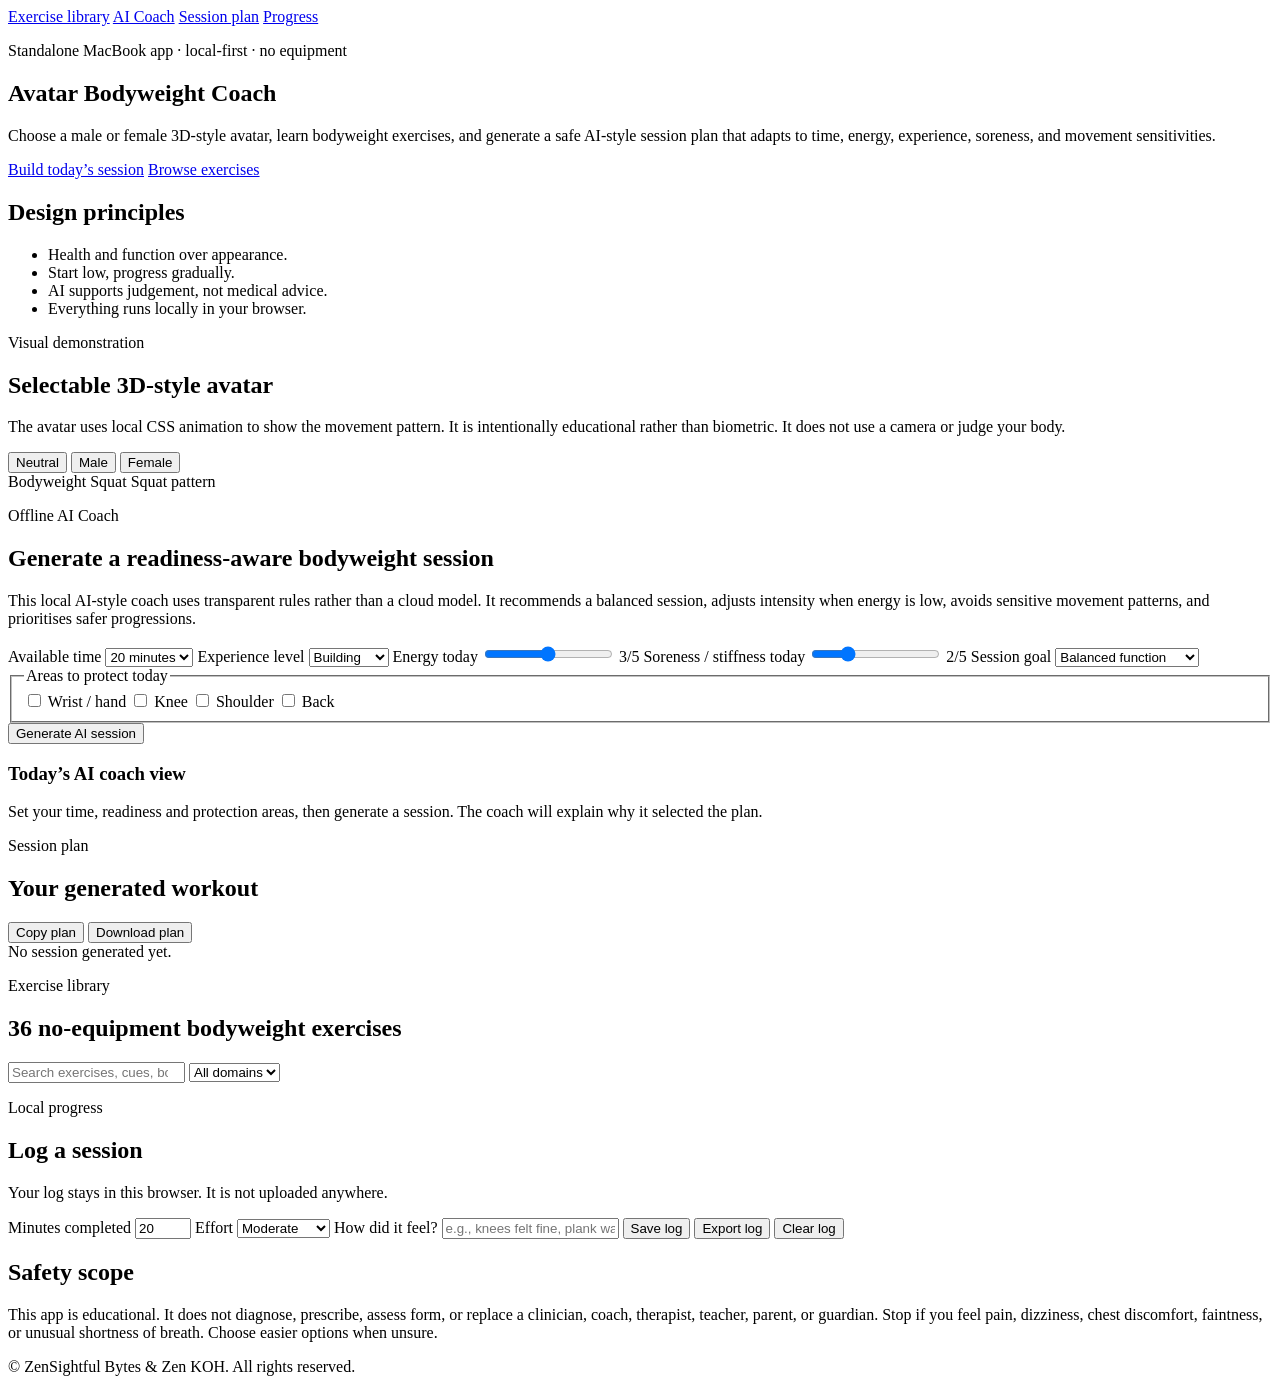
==== index.html @ 0e53cbe7 "Add standalone avatar coach app shell" ====
<!doctype html>
<html lang="en">
<head>
  <meta charset="utf-8" />
  <meta name="viewport" content="width=device-width, initial-scale=1" />
  <title>Avatar Bodyweight Coach</title>
  <link rel="stylesheet" href="styles.css" />
</head>
<body>
  <header class="hero">
    <nav class="topbar" aria-label="Primary navigation">
      <a href="#library">Exercise library</a>
      <a href="#aiCoach">AI Coach</a>
      <a href="#session">Session plan</a>
      <a href="#progress">Progress</a>
    </nav>
    <section class="hero-grid">
      <div>
        <p class="eyebrow">Standalone MacBook app · local-first · no equipment</p>
        <h1>Avatar Bodyweight Coach</h1>
        <p class="lede">Choose a male or female 3D-style avatar, learn bodyweight exercises, and generate a safe AI-style session plan that adapts to time, energy, experience, soreness, and movement sensitivities.</p>
        <div class="hero-actions">
          <a class="button primary" href="#aiCoach">Build today’s session</a>
          <a class="button secondary" href="#library">Browse exercises</a>
        </div>
      </div>
      <aside class="hero-card" aria-label="App principles">
        <h2>Design principles</h2>
        <ul>
          <li>Health and function over appearance.</li>
          <li>Start low, progress gradually.</li>
          <li>AI supports judgement, not medical advice.</li>
          <li>Everything runs locally in your browser.</li>
        </ul>
      </aside>
    </section>
  </header>

  <main>
    <section class="panel split" aria-labelledby="avatarTitle">
      <div>
        <p class="section-kicker">Visual demonstration</p>
        <h2 id="avatarTitle">Selectable 3D-style avatar</h2>
        <p>The avatar uses local CSS animation to show the movement pattern. It is intentionally educational rather than biometric. It does not use a camera or judge your body.</p>
        <div class="segmented" role="group" aria-label="Avatar selection">
          <button id="avatarNeutralBtn" class="seg active">Neutral</button>
          <button id="avatarMaleBtn" class="seg">Male</button>
          <button id="avatarFemaleBtn" class="seg">Female</button>
        </div>
        <div class="demo-meta">
          <span id="demoName">Bodyweight Squat</span>
          <span id="demoPattern">Squat pattern</span>
        </div>
      </div>

      <div class="stage-wrap">
        <div id="avatarStage" class="avatar-stage pattern-squat avatar-neutral" aria-label="Animated avatar demonstration">
          <div class="floor"></div>
          <div class="avatar">
            <span class="head"></span>
            <span class="torso"></span>
            <span class="arm arm-left"></span>
            <span class="arm arm-right"></span>
            <span class="forearm forearm-left"></span>
            <span class="forearm forearm-right"></span>
            <span class="leg leg-left"></span>
            <span class="leg leg-right"></span>
            <span class="shin shin-left"></span>
            <span class="shin shin-right"></span>
            <span class="foot foot-left"></span>
            <span class="foot foot-right"></span>
          </div>
          <div class="motion-ring"></div>
        </div>
      </div>
    </section>

    <section id="aiCoach" class="panel" aria-labelledby="aiCoachTitle">
      <p class="section-kicker">Offline AI Coach</p>
      <h2 id="aiCoachTitle">Generate a readiness-aware bodyweight session</h2>
      <p class="wide-copy">This local AI-style coach uses transparent rules rather than a cloud model. It recommends a balanced session, adjusts intensity when energy is low, avoids sensitive movement patterns, and prioritises safer progressions.</p>
      <div class="coach-grid">
        <form id="coachForm" class="coach-form">
          <label>Available time
            <select id="timeInput">
              <option value="10">10 minutes</option>
              <option value="15">15 minutes</option>
              <option value="20" selected>20 minutes</option>
              <option value="30">30 minutes</option>
              <option value="40">40 minutes</option>
            </select>
          </label>
          <label>Experience level
            <select id="experienceInput">
              <option value="starter">Starter</option>
              <option value="building" selected>Building</option>
              <option value="confident">Confident</option>
            </select>
          </label>
          <label>Energy today
            <input id="energyInput" type="range" min="1" max="5" value="3" />
            <span class="range-readout"><span id="energyReadout">3</span>/5</span>
          </label>
          <label>Soreness / stiffness today
            <input id="sorenessInput" type="range" min="1" max="5" value="2" />
            <span class="range-readout"><span id="sorenessReadout">2</span>/5</span>
          </label>
          <label>Session goal
            <select id="goalInput">
              <option value="balanced" selected>Balanced function</option>
              <option value="strength">Strength foundation</option>
              <option value="core">Core control</option>
              <option value="mobility">Mobility and balance</option>
              <option value="cardio">Gentle conditioning</option>
            </select>
          </label>
          <fieldset>
            <legend>Areas to protect today</legend>
            <label class="check"><input type="checkbox" value="wrist" name="protect" /> Wrist / hand</label>
            <label class="check"><input type="checkbox" value="knee" name="protect" /> Knee</label>
            <label class="check"><input type="checkbox" value="shoulder" name="protect" /> Shoulder</label>
            <label class="check"><input type="checkbox" value="back" name="protect" /> Back</label>
          </fieldset>
          <button class="button primary" type="submit">Generate AI session</button>
        </form>

        <div id="coachOutput" class="coach-output" aria-live="polite">
          <h3>Today’s AI coach view</h3>
          <p>Set your time, readiness and protection areas, then generate a session. The coach will explain why it selected the plan.</p>
        </div>
      </div>
    </section>

    <section id="session" class="panel" aria-labelledby="sessionTitle">
      <div class="section-row">
        <div>
          <p class="section-kicker">Session plan</p>
          <h2 id="sessionTitle">Your generated workout</h2>
        </div>
        <div class="button-row">
          <button id="copyPlanBtn" class="button secondary">Copy plan</button>
          <button id="downloadPlanBtn" class="button secondary">Download plan</button>
        </div>
      </div>
      <div id="sessionPlan" class="session-plan empty">No session generated yet.</div>
    </section>

    <section id="library" class="panel" aria-labelledby="libraryTitle">
      <div class="section-row">
        <div>
          <p class="section-kicker">Exercise library</p>
          <h2 id="libraryTitle">36 no-equipment bodyweight exercises</h2>
        </div>
        <div class="filters">
          <input id="searchInput" type="search" placeholder="Search exercises, cues, body parts…" />
          <select id="domainFilter">
            <option value="all">All domains</option>
          </select>
        </div>
      </div>
      <div id="exerciseGrid" class="exercise-grid"></div>
    </section>

    <section id="progress" class="panel" aria-labelledby="progressTitle">
      <div class="section-row">
        <div>
          <p class="section-kicker">Local progress</p>
          <h2 id="progressTitle">Log a session</h2>
          <p>Your log stays in this browser. It is not uploaded anywhere.</p>
        </div>
      </div>
      <form id="logForm" class="log-form">
        <label>Minutes completed <input id="logMinutes" type="number" min="1" max="180" value="20" /></label>
        <label>Effort <select id="logEffort"><option>Easy</option><option selected>Moderate</option><option>Challenging</option></select></label>
        <label>How did it feel? <input id="logNote" type="text" placeholder="e.g., knees felt fine, plank was hard" /></label>
        <button class="button primary" type="submit">Save log</button>
        <button id="exportLogBtn" class="button secondary" type="button">Export log</button>
        <button id="clearLogBtn" class="button danger" type="button">Clear log</button>
      </form>
      <div id="progressSummary" class="progress-summary"></div>
    </section>

    <section class="panel safety" aria-labelledby="safetyTitle">
      <h2 id="safetyTitle">Safety scope</h2>
      <p>This app is educational. It does not diagnose, prescribe, assess form, or replace a clinician, coach, therapist, teacher, parent, or guardian. Stop if you feel pain, dizziness, chest discomfort, faintness, or unusual shortness of breath. Choose easier options when unsure.</p>
    </section>
  </main>

  <footer>
    <p>© ZenSightful Bytes &amp; Zen KOH. All rights reserved.</p>
  </footer>

  <script src="app.js"></script>
</body>
</html>
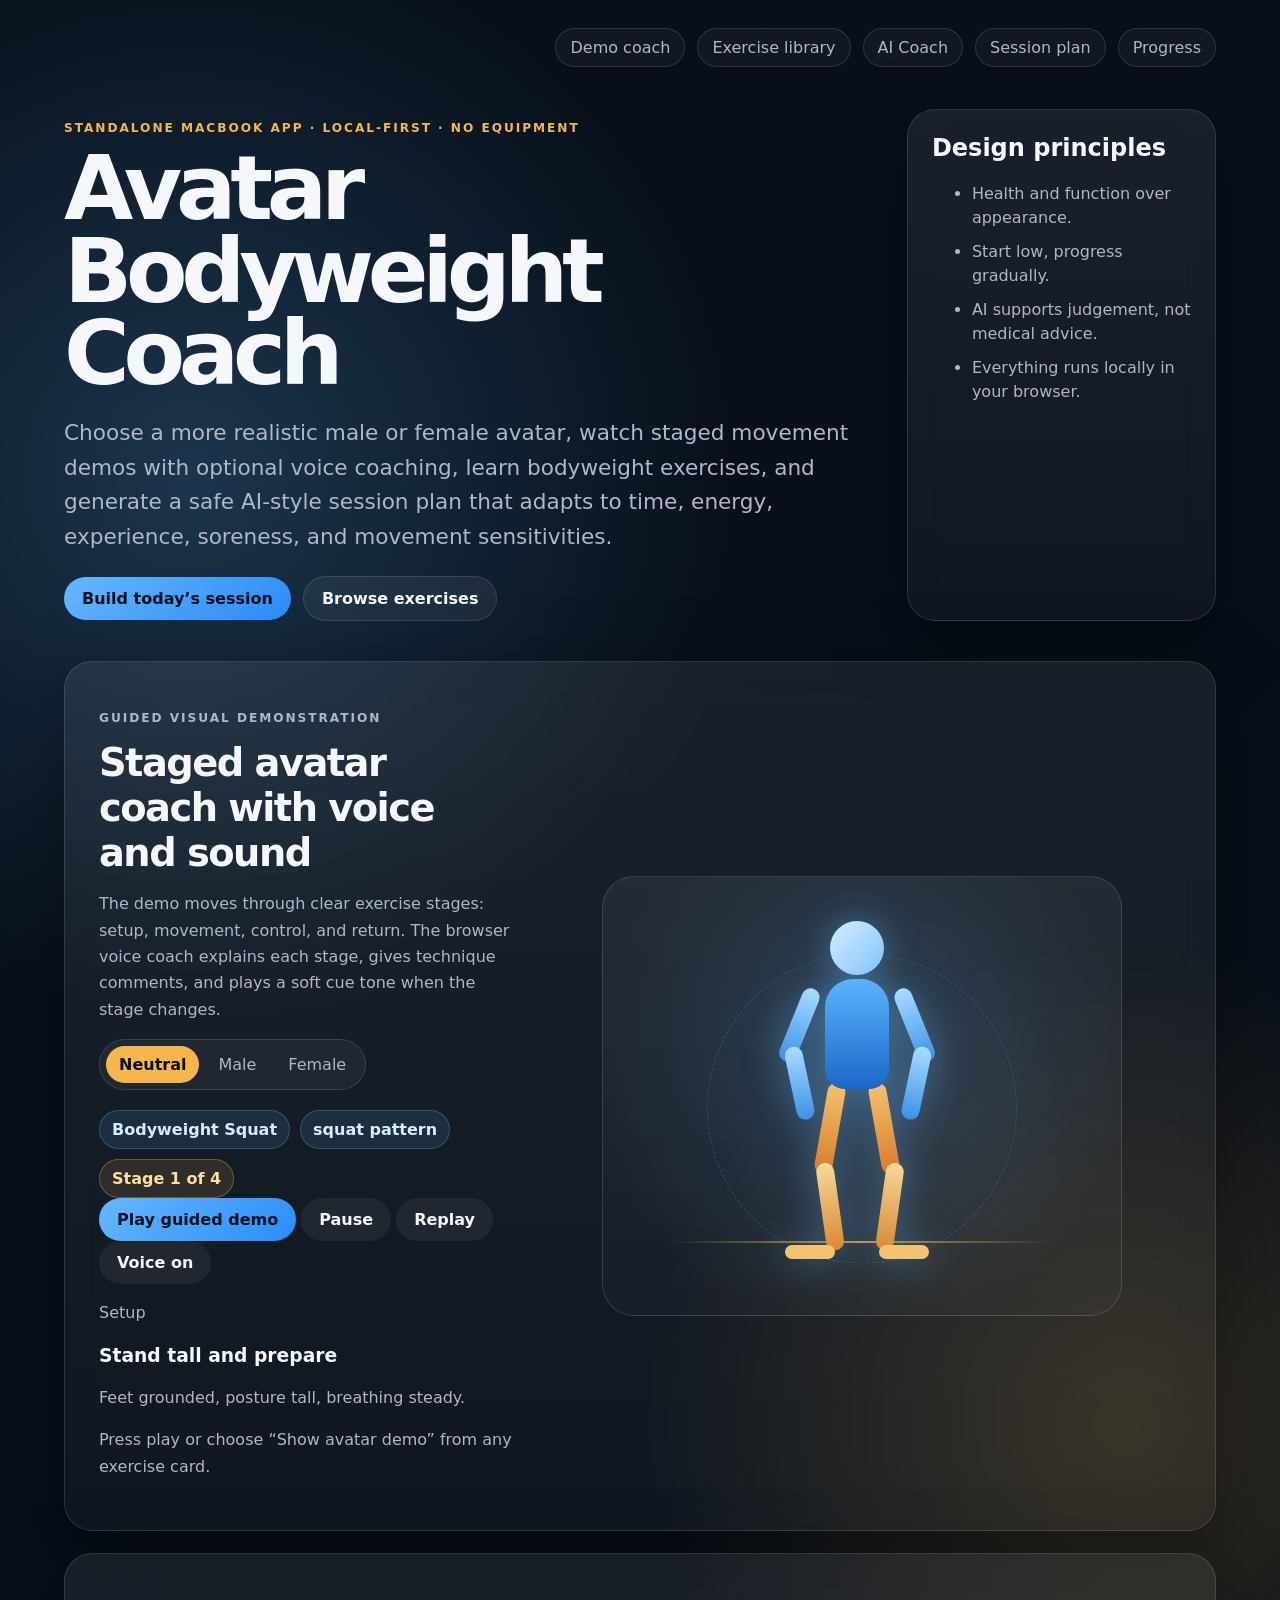
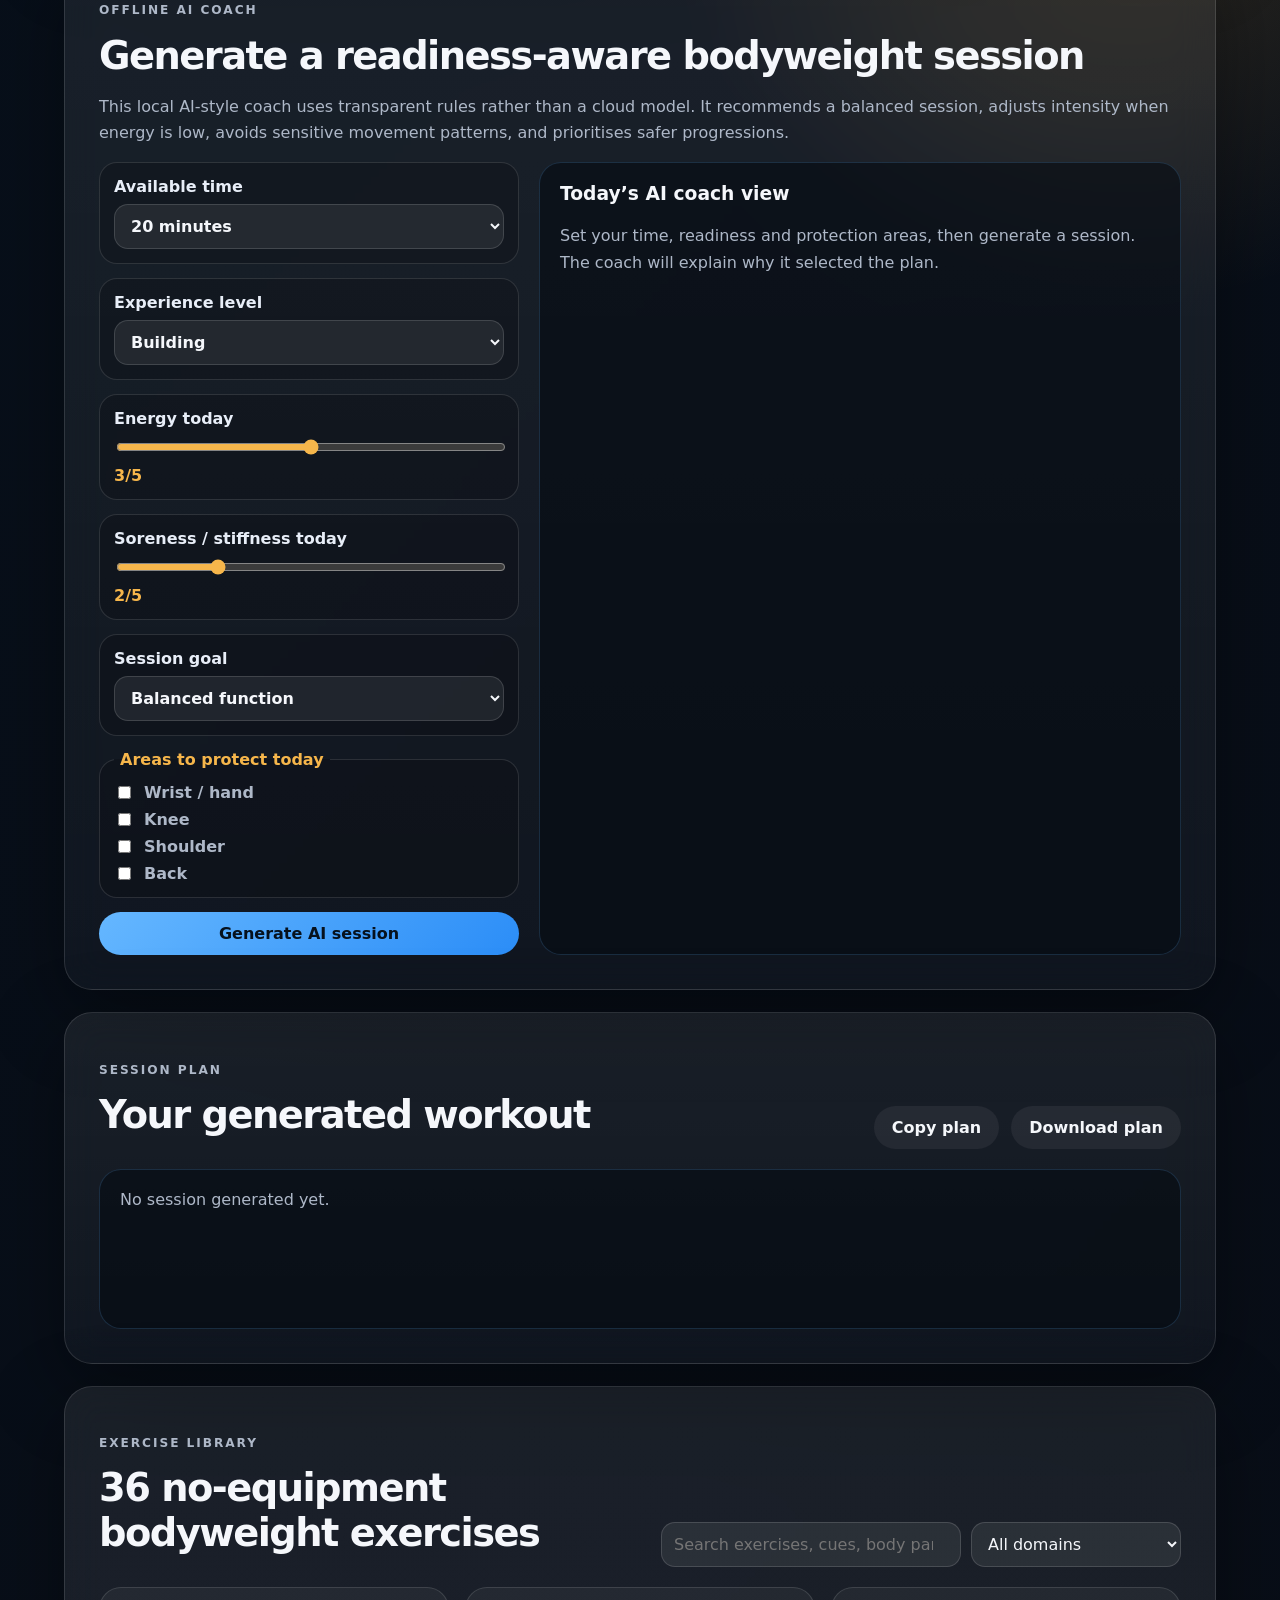
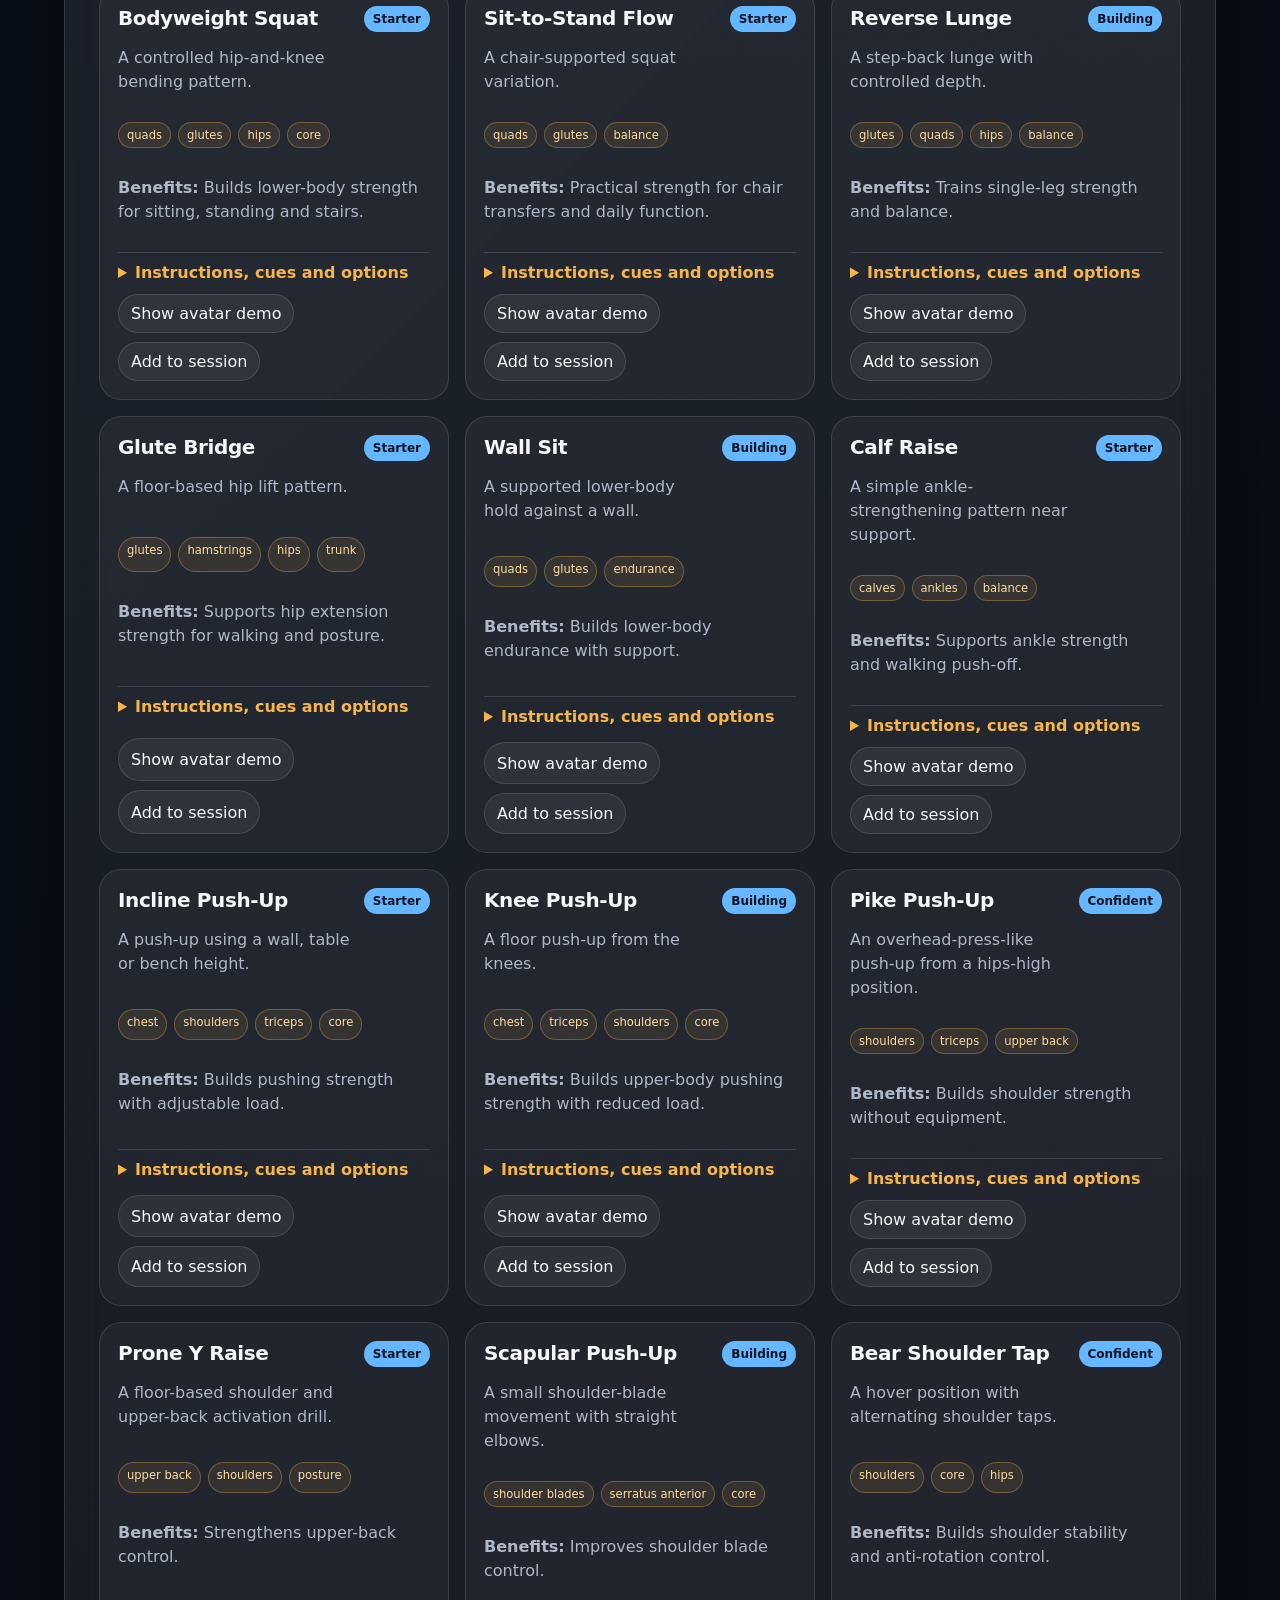
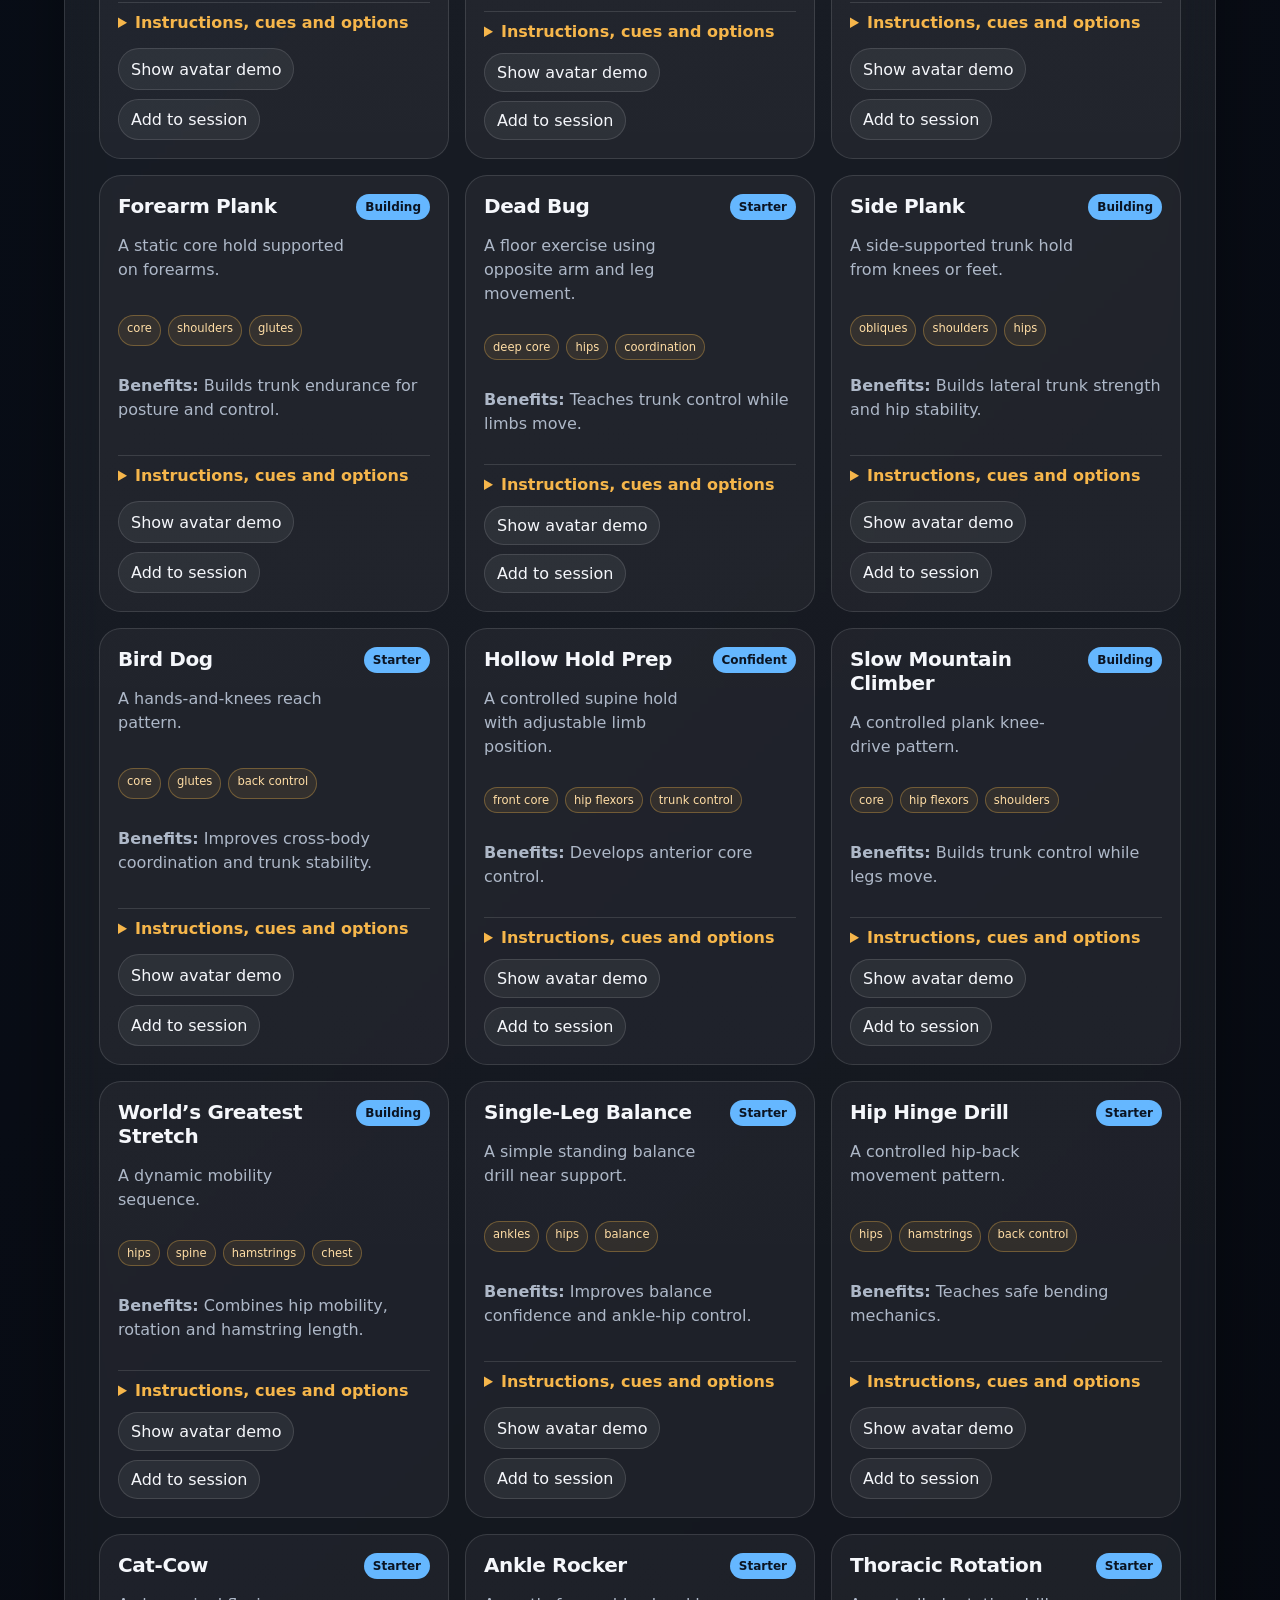
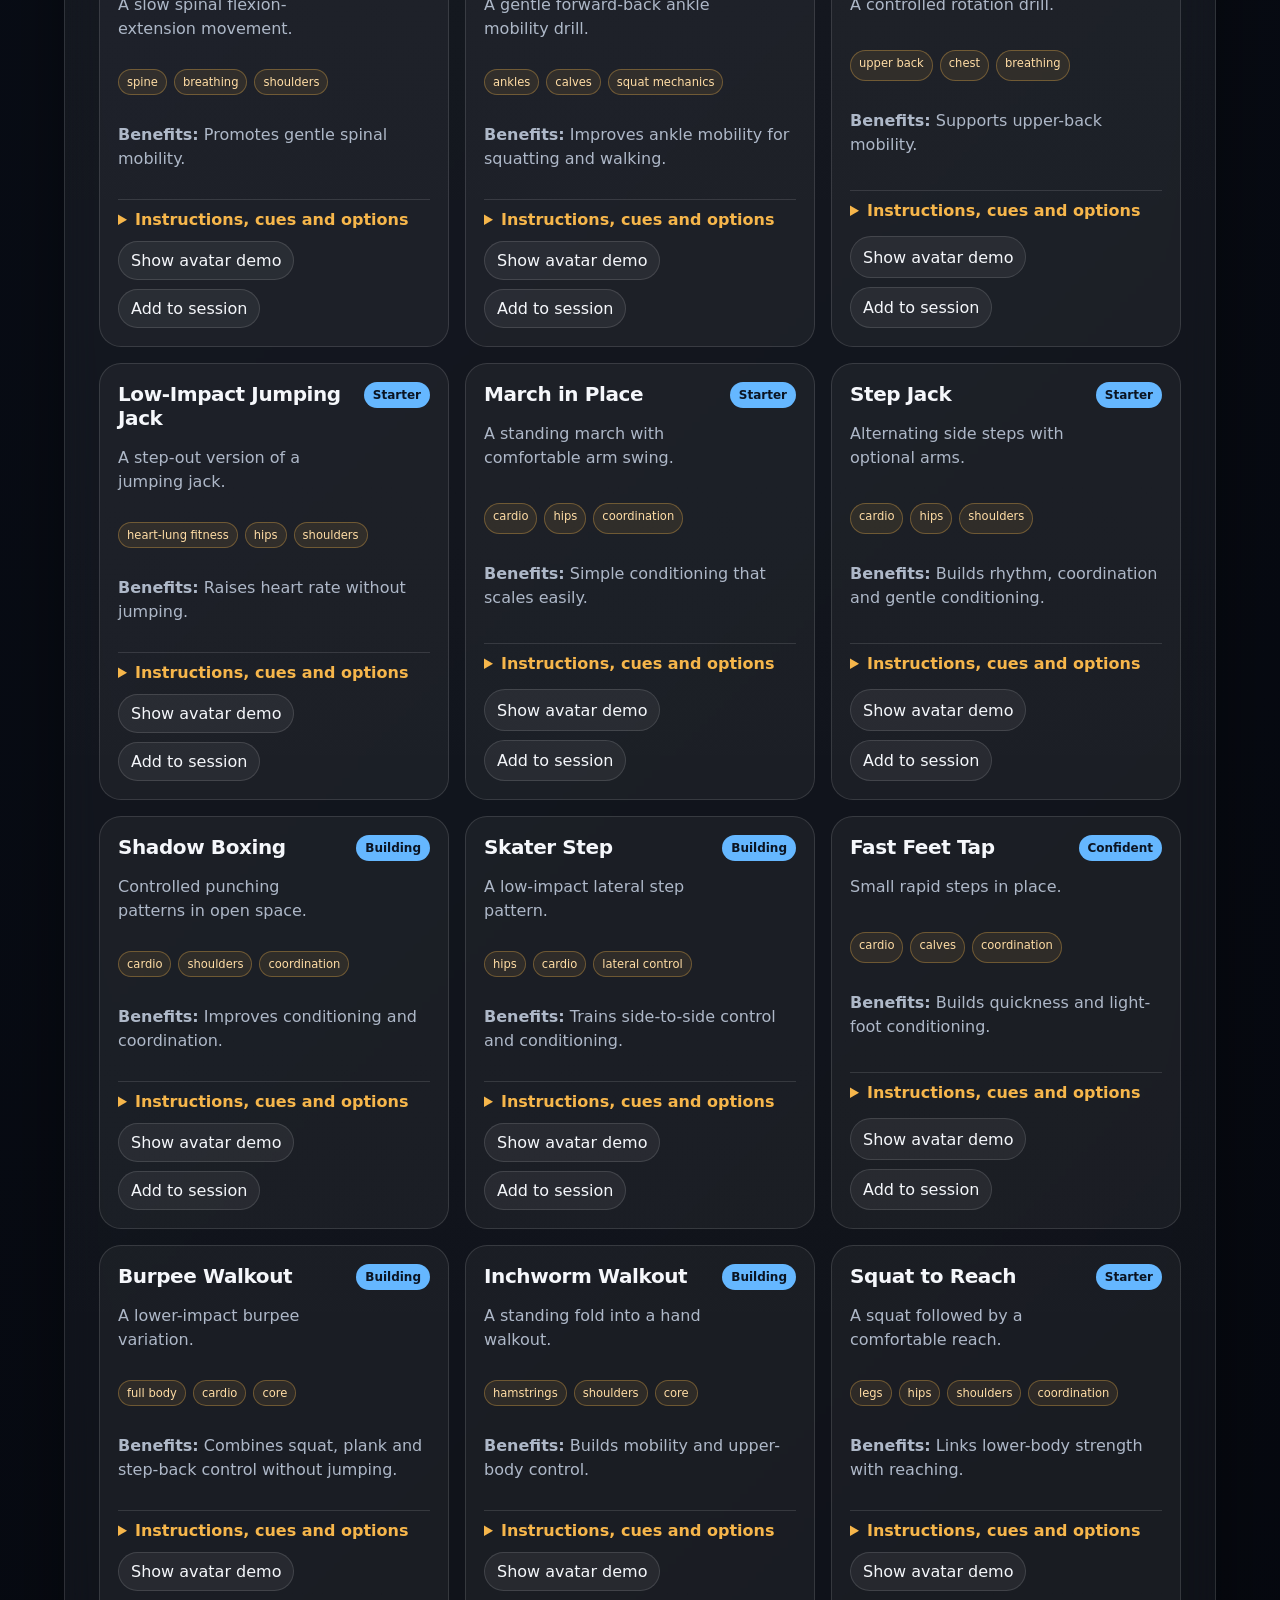
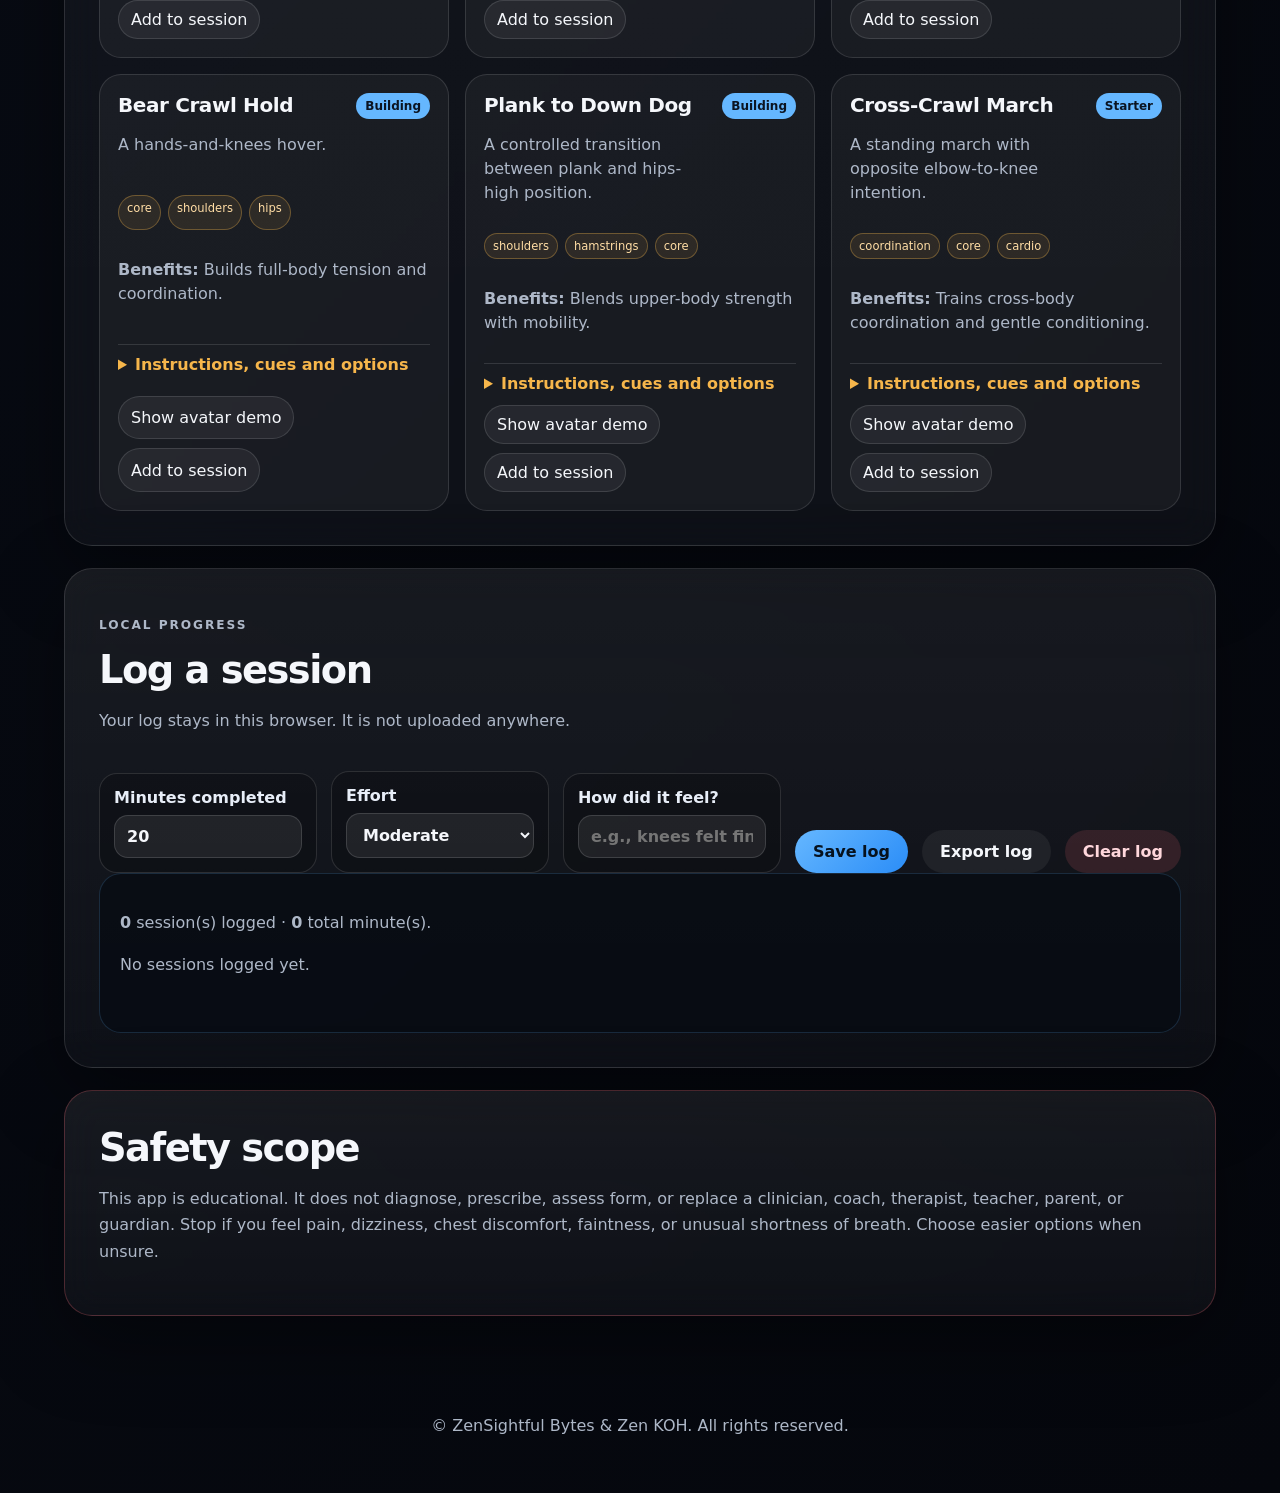
==== commit 3a7ea44c: "Upgrade avatar demo interface with staged voice coach" ====
--- a/index.html
+++ b/index.html
@@ -5,10 +5,12 @@
   <meta name="viewport" content="width=device-width, initial-scale=1" />
   <title>Avatar Bodyweight Coach</title>
   <link rel="stylesheet" href="styles.css" />
+  <link rel="stylesheet" href="demo-upgrade.css" />
 </head>
 <body>
   <header class="hero">
     <nav class="topbar" aria-label="Primary navigation">
+      <a href="#demoCoach">Demo coach</a>
       <a href="#library">Exercise library</a>
       <a href="#aiCoach">AI Coach</a>
       <a href="#session">Session plan</a>
@@ -18,7 +20,7 @@
       <div>
         <p class="eyebrow">Standalone MacBook app · local-first · no equipment</p>
         <h1>Avatar Bodyweight Coach</h1>
-        <p class="lede">Choose a male or female 3D-style avatar, learn bodyweight exercises, and generate a safe AI-style session plan that adapts to time, energy, experience, soreness, and movement sensitivities.</p>
+        <p class="lede">Choose a more realistic male or female avatar, watch staged movement demos with optional voice coaching, learn bodyweight exercises, and generate a safe AI-style session plan that adapts to time, energy, experience, soreness, and movement sensitivities.</p>
         <div class="hero-actions">
           <a class="button primary" href="#aiCoach">Build today’s session</a>
           <a class="button secondary" href="#library">Browse exercises</a>
@@ -37,11 +39,11 @@
   </header>
 
   <main>
-    <section class="panel split" aria-labelledby="avatarTitle">
+    <section id="demoCoach" class="panel split demo-panel" aria-labelledby="avatarTitle">
       <div>
-        <p class="section-kicker">Visual demonstration</p>
-        <h2 id="avatarTitle">Selectable 3D-style avatar</h2>
-        <p>The avatar uses local CSS animation to show the movement pattern. It is intentionally educational rather than biometric. It does not use a camera or judge your body.</p>
+        <p class="section-kicker">Guided visual demonstration</p>
+        <h2 id="avatarTitle">Staged avatar coach with voice and sound</h2>
+        <p>The demo moves through clear exercise stages: setup, movement, control, and return. The browser voice coach explains each stage, gives technique comments, and plays a soft cue tone when the stage changes.</p>
         <div class="segmented" role="group" aria-label="Avatar selection">
           <button id="avatarNeutralBtn" class="seg active">Neutral</button>
           <button id="avatarMaleBtn" class="seg">Male</button>
@@ -50,25 +52,39 @@
         <div class="demo-meta">
           <span id="demoName">Bodyweight Squat</span>
           <span id="demoPattern">Squat pattern</span>
+          <span id="demoStageBadge">Stage 1 of 4</span>
         </div>
+        <div class="demo-controls" aria-label="Demo controls">
+          <button id="playDemoBtn" class="button primary" type="button">Play guided demo</button>
+          <button id="pauseDemoBtn" class="button secondary" type="button">Pause</button>
+          <button id="replayDemoBtn" class="button secondary" type="button">Replay</button>
+          <button id="voiceToggleBtn" class="button secondary" type="button" aria-pressed="true">Voice on</button>
+        </div>
+        <div class="stage-card" aria-live="polite">
+          <p class="stage-label" id="stageLabel">Setup</p>
+          <h3 id="stageTitle">Stand tall and prepare</h3>
+          <p id="stageCue">Feet grounded, posture tall, breathing steady.</p>
+          <p id="stageComment">Press play or choose “Show avatar demo” from any exercise card.</p>
+        </div>
+        <ol id="stageTimeline" class="stage-timeline" aria-label="Exercise stage timeline"></ol>
       </div>
 
       <div class="stage-wrap">
-        <div id="avatarStage" class="avatar-stage pattern-squat avatar-neutral" aria-label="Animated avatar demonstration">
+        <div id="avatarStage" class="avatar-stage pattern-squat avatar-neutral stage-0" aria-label="Animated avatar demonstration">
+          <div class="stage-grid"></div>
           <div class="floor"></div>
-          <div class="avatar">
-            <span class="head"></span>
-            <span class="torso"></span>
-            <span class="arm arm-left"></span>
-            <span class="arm arm-right"></span>
-            <span class="forearm forearm-left"></span>
-            <span class="forearm forearm-right"></span>
-            <span class="leg leg-left"></span>
-            <span class="leg leg-right"></span>
-            <span class="shin shin-left"></span>
-            <span class="shin shin-right"></span>
-            <span class="foot foot-left"></span>
-            <span class="foot foot-right"></span>
+          <div class="avatar" aria-hidden="true">
+            <span class="avatar-shadow"></span>
+            <span class="leg leg-left"></span><span class="leg leg-right"></span>
+            <span class="shin shin-left"></span><span class="shin shin-right"></span>
+            <span class="foot foot-left"></span><span class="foot foot-right"></span>
+            <span class="hip"></span>
+            <span class="torso"><span class="torso-highlight"></span></span>
+            <span class="neck"></span>
+            <span class="head"><span class="hair"></span><span class="eyes"></span><span class="nose"></span><span class="mouth"></span></span>
+            <span class="arm arm-left"></span><span class="arm arm-right"></span>
+            <span class="forearm forearm-left"></span><span class="forearm forearm-right"></span>
+            <span class="hand hand-left"></span><span class="hand hand-right"></span>
           </div>
           <div class="motion-ring"></div>
         </div>
@@ -81,115 +97,39 @@
       <p class="wide-copy">This local AI-style coach uses transparent rules rather than a cloud model. It recommends a balanced session, adjusts intensity when energy is low, avoids sensitive movement patterns, and prioritises safer progressions.</p>
       <div class="coach-grid">
         <form id="coachForm" class="coach-form">
-          <label>Available time
-            <select id="timeInput">
-              <option value="10">10 minutes</option>
-              <option value="15">15 minutes</option>
-              <option value="20" selected>20 minutes</option>
-              <option value="30">30 minutes</option>
-              <option value="40">40 minutes</option>
-            </select>
-          </label>
-          <label>Experience level
-            <select id="experienceInput">
-              <option value="starter">Starter</option>
-              <option value="building" selected>Building</option>
-              <option value="confident">Confident</option>
-            </select>
-          </label>
-          <label>Energy today
-            <input id="energyInput" type="range" min="1" max="5" value="3" />
-            <span class="range-readout"><span id="energyReadout">3</span>/5</span>
-          </label>
-          <label>Soreness / stiffness today
-            <input id="sorenessInput" type="range" min="1" max="5" value="2" />
-            <span class="range-readout"><span id="sorenessReadout">2</span>/5</span>
-          </label>
-          <label>Session goal
-            <select id="goalInput">
-              <option value="balanced" selected>Balanced function</option>
-              <option value="strength">Strength foundation</option>
-              <option value="core">Core control</option>
-              <option value="mobility">Mobility and balance</option>
-              <option value="cardio">Gentle conditioning</option>
-            </select>
-          </label>
-          <fieldset>
-            <legend>Areas to protect today</legend>
-            <label class="check"><input type="checkbox" value="wrist" name="protect" /> Wrist / hand</label>
-            <label class="check"><input type="checkbox" value="knee" name="protect" /> Knee</label>
-            <label class="check"><input type="checkbox" value="shoulder" name="protect" /> Shoulder</label>
-            <label class="check"><input type="checkbox" value="back" name="protect" /> Back</label>
-          </fieldset>
+          <label>Available time<select id="timeInput"><option value="10">10 minutes</option><option value="15">15 minutes</option><option value="20" selected>20 minutes</option><option value="30">30 minutes</option><option value="40">40 minutes</option></select></label>
+          <label>Experience level<select id="experienceInput"><option value="starter">Starter</option><option value="building" selected>Building</option><option value="confident">Confident</option></select></label>
+          <label>Energy today<input id="energyInput" type="range" min="1" max="5" value="3" /><span class="range-readout"><span id="energyReadout">3</span>/5</span></label>
+          <label>Soreness / stiffness today<input id="sorenessInput" type="range" min="1" max="5" value="2" /><span class="range-readout"><span id="sorenessReadout">2</span>/5</span></label>
+          <label>Session goal<select id="goalInput"><option value="balanced" selected>Balanced function</option><option value="strength">Strength foundation</option><option value="core">Core control</option><option value="mobility">Mobility and balance</option><option value="cardio">Gentle conditioning</option></select></label>
+          <fieldset><legend>Areas to protect today</legend><label class="check"><input type="checkbox" value="wrist" name="protect" /> Wrist / hand</label><label class="check"><input type="checkbox" value="knee" name="protect" /> Knee</label><label class="check"><input type="checkbox" value="shoulder" name="protect" /> Shoulder</label><label class="check"><input type="checkbox" value="back" name="protect" /> Back</label></fieldset>
           <button class="button primary" type="submit">Generate AI session</button>
         </form>
-
-        <div id="coachOutput" class="coach-output" aria-live="polite">
-          <h3>Today’s AI coach view</h3>
-          <p>Set your time, readiness and protection areas, then generate a session. The coach will explain why it selected the plan.</p>
-        </div>
+        <div id="coachOutput" class="coach-output" aria-live="polite"><h3>Today’s AI coach view</h3><p>Set your time, readiness and protection areas, then generate a session. The coach will explain why it selected the plan.</p></div>
       </div>
     </section>
 
     <section id="session" class="panel" aria-labelledby="sessionTitle">
-      <div class="section-row">
-        <div>
-          <p class="section-kicker">Session plan</p>
-          <h2 id="sessionTitle">Your generated workout</h2>
-        </div>
-        <div class="button-row">
-          <button id="copyPlanBtn" class="button secondary">Copy plan</button>
-          <button id="downloadPlanBtn" class="button secondary">Download plan</button>
-        </div>
-      </div>
+      <div class="section-row"><div><p class="section-kicker">Session plan</p><h2 id="sessionTitle">Your generated workout</h2></div><div class="button-row"><button id="copyPlanBtn" class="button secondary">Copy plan</button><button id="downloadPlanBtn" class="button secondary">Download plan</button></div></div>
       <div id="sessionPlan" class="session-plan empty">No session generated yet.</div>
     </section>
 
     <section id="library" class="panel" aria-labelledby="libraryTitle">
-      <div class="section-row">
-        <div>
-          <p class="section-kicker">Exercise library</p>
-          <h2 id="libraryTitle">36 no-equipment bodyweight exercises</h2>
-        </div>
-        <div class="filters">
-          <input id="searchInput" type="search" placeholder="Search exercises, cues, body parts…" />
-          <select id="domainFilter">
-            <option value="all">All domains</option>
-          </select>
-        </div>
-      </div>
+      <div class="section-row"><div><p class="section-kicker">Exercise library</p><h2 id="libraryTitle">36 no-equipment bodyweight exercises</h2></div><div class="filters"><input id="searchInput" type="search" placeholder="Search exercises, cues, body parts…" /><select id="domainFilter"><option value="all">All domains</option></select></div></div>
       <div id="exerciseGrid" class="exercise-grid"></div>
     </section>
 
     <section id="progress" class="panel" aria-labelledby="progressTitle">
-      <div class="section-row">
-        <div>
-          <p class="section-kicker">Local progress</p>
-          <h2 id="progressTitle">Log a session</h2>
-          <p>Your log stays in this browser. It is not uploaded anywhere.</p>
-        </div>
-      </div>
-      <form id="logForm" class="log-form">
-        <label>Minutes completed <input id="logMinutes" type="number" min="1" max="180" value="20" /></label>
-        <label>Effort <select id="logEffort"><option>Easy</option><option selected>Moderate</option><option>Challenging</option></select></label>
-        <label>How did it feel? <input id="logNote" type="text" placeholder="e.g., knees felt fine, plank was hard" /></label>
-        <button class="button primary" type="submit">Save log</button>
-        <button id="exportLogBtn" class="button secondary" type="button">Export log</button>
-        <button id="clearLogBtn" class="button danger" type="button">Clear log</button>
-      </form>
+      <div class="section-row"><div><p class="section-kicker">Local progress</p><h2 id="progressTitle">Log a session</h2><p>Your log stays in this browser. It is not uploaded anywhere.</p></div></div>
+      <form id="logForm" class="log-form"><label>Minutes completed <input id="logMinutes" type="number" min="1" max="180" value="20" /></label><label>Effort <select id="logEffort"><option>Easy</option><option selected>Moderate</option><option>Challenging</option></select></label><label>How did it feel? <input id="logNote" type="text" placeholder="e.g., knees felt fine, plank was hard" /></label><button class="button primary" type="submit">Save log</button><button id="exportLogBtn" class="button secondary" type="button">Export log</button><button id="clearLogBtn" class="button danger" type="button">Clear log</button></form>
       <div id="progressSummary" class="progress-summary"></div>
     </section>
 
-    <section class="panel safety" aria-labelledby="safetyTitle">
-      <h2 id="safetyTitle">Safety scope</h2>
-      <p>This app is educational. It does not diagnose, prescribe, assess form, or replace a clinician, coach, therapist, teacher, parent, or guardian. Stop if you feel pain, dizziness, chest discomfort, faintness, or unusual shortness of breath. Choose easier options when unsure.</p>
-    </section>
+    <section class="panel safety" aria-labelledby="safetyTitle"><h2 id="safetyTitle">Safety scope</h2><p>This app is educational. It does not diagnose, prescribe, assess form, or replace a clinician, coach, therapist, teacher, parent, or guardian. Stop if you feel pain, dizziness, chest discomfort, faintness, or unusual shortness of breath. Choose easier options when unsure.</p></section>
   </main>
 
-  <footer>
-    <p>© ZenSightful Bytes &amp; Zen KOH. All rights reserved.</p>
-  </footer>
-
+  <footer><p>© ZenSightful Bytes &amp; Zen KOH. All rights reserved.</p></footer>
   <script src="app.js"></script>
+  <script src="demo-upgrade.js"></script>
 </body>
 </html>
--- a/styles.css
+++ b/styles.css
@@ -0,0 +1 @@
+:root{--bg:#080d16;--panel:rgba(18,26,42,.82);--text:#f5f7fb;--muted:#aeb8c8;--line:rgba(255,255,255,.12);--blue:#65b7ff;--blue2:#2b8df7;--amber:#f6b64b;--danger:#ff6b7a;--radius:28px;--shadow:0 24px 80px rgba(0,0,0,.38)}*{box-sizing:border-box}html{scroll-behavior:smooth}body{margin:0;min-height:100vh;font-family:Inter,ui-sans-serif,system-ui,-apple-system,BlinkMacSystemFont,"Segoe UI",sans-serif;color:var(--text);background:radial-gradient(circle at 15% 5%,rgba(101,183,255,.22),transparent 34rem),radial-gradient(circle at 88% 15%,rgba(246,182,75,.18),transparent 30rem),linear-gradient(135deg,#07101b 0%,#090d16 55%,#05070d 100%)}a{color:inherit}button,input,select{font:inherit}.hero{padding:28px clamp(18px,5vw,72px) 40px}.topbar{display:flex;gap:12px;flex-wrap:wrap;justify-content:flex-end;margin-bottom:42px}.topbar a{text-decoration:none;color:var(--muted);border:1px solid var(--line);border-radius:999px;padding:9px 14px;background:rgba(255,255,255,.04)}.topbar a:hover{color:var(--text);border-color:rgba(101,183,255,.45)}.hero-grid{display:grid;grid-template-columns:minmax(0,1.45fr) minmax(280px,.55fr);gap:28px;align-items:stretch}.eyebrow,.section-kicker{color:var(--amber);text-transform:uppercase;letter-spacing:.16em;font-weight:800;font-size:.76rem}h1{margin:0;font-size:clamp(2.6rem,7vw,6.2rem);line-height:.92;letter-spacing:-.07em}.lede{color:var(--muted);font-size:clamp(1.05rem,2vw,1.35rem);line-height:1.6;max-width:980px}.hero-actions,.button-row{display:flex;flex-wrap:wrap;gap:12px;align-items:center}.button,button.button{border:0;cursor:pointer;border-radius:999px;padding:12px 18px;font-weight:800;text-decoration:none;transition:transform .16s ease}.button:hover,button:hover{transform:translateY(-1px)}.primary{background:linear-gradient(135deg,var(--blue),var(--blue2));color:#06111d}.secondary{background:rgba(255,255,255,.06);color:var(--text);border:1px solid var(--line)}.danger{background:rgba(255,107,122,.14);color:#ffd7dc;border:1px solid rgba(255,107,122,.35)}.hero-card,.panel{background:linear-gradient(180deg,rgba(255,255,255,.075),rgba(255,255,255,.035));border:1px solid var(--line);border-radius:var(--radius);box-shadow:var(--shadow);backdrop-filter:blur(18px)}.hero-card{padding:24px}.hero-card h2{margin-top:0}.hero-card li{margin:10px 0;color:var(--muted);line-height:1.5}main{padding:0 clamp(18px,5vw,72px) 64px;display:grid;gap:22px}.panel{padding:clamp(20px,4vw,34px)}.panel h2{margin:0 0 12px;font-size:clamp(1.8rem,3vw,3.1rem);letter-spacing:-.04em}.panel p{color:var(--muted);line-height:1.65}.wide-copy{max-width:1100px}.split{display:grid;grid-template-columns:minmax(280px,.65fr) minmax(320px,1fr);gap:28px;align-items:center}.section-row{display:flex;justify-content:space-between;gap:18px;align-items:end;margin-bottom:20px}.segmented{display:inline-flex;gap:6px;padding:6px;border:1px solid var(--line);border-radius:999px;background:rgba(255,255,255,.05)}.seg{border:0;border-radius:999px;padding:9px 13px;color:var(--muted);background:transparent;cursor:pointer}.seg.active{color:#07101b;background:var(--amber);font-weight:900}.demo-meta{display:flex;flex-wrap:wrap;gap:10px;margin-top:20px}.demo-meta span{padding:9px 12px;border-radius:999px;background:rgba(101,183,255,.12);border:1px solid rgba(101,183,255,.28);color:#d7ecff;font-weight:800}.demo-meta span:last-child{background:rgba(246,182,75,.12);border-color:rgba(246,182,75,.32);color:#ffdf9b}.stage-wrap{min-height:440px;display:grid;place-items:center}.avatar-stage{position:relative;width:min(100%,520px);height:440px;border-radius:32px;background:radial-gradient(circle at 50% 42%,rgba(101,183,255,.19),transparent 17rem),linear-gradient(180deg,rgba(255,255,255,.06),rgba(255,255,255,.025));border:1px solid rgba(255,255,255,.13);overflow:hidden}.floor{position:absolute;bottom:72px;left:13%;right:13%;height:2px;background:linear-gradient(90deg,transparent,rgba(246,182,75,.75),transparent)}.motion-ring{position:absolute;width:310px;height:310px;border:1px dashed rgba(101,183,255,.24);border-radius:999px;left:50%;top:50%;translate:-50% -46%;animation:rotate 10s linear infinite}.avatar{position:absolute;left:50%;top:50%;width:10px;height:10px;translate:-50% -50%;filter:drop-shadow(0 0 18px rgba(101,183,255,.45))}.avatar span{position:absolute;display:block;transform-origin:center top}.head{width:54px;height:54px;border-radius:50%;background:linear-gradient(135deg,#d8ecff,#7fc4ff);left:-27px;top:-170px}.torso{width:64px;height:110px;border-radius:28px 28px 20px 20px;background:linear-gradient(180deg,#5bb4ff,#1b67c9);left:-32px;top:-112px}.arm,.forearm,.leg,.shin{width:18px;border-radius:999px;background:linear-gradient(180deg,#a9dcff,#3c91e8)}.arm-left{height:78px;left:-52px;top:-102px;rotate:22deg}.arm-right{height:78px;left:34px;top:-102px;rotate:-22deg}.forearm-left{height:74px;left:-74px;top:-44px;rotate:-12deg}.forearm-right{height:74px;left:58px;top:-44px;rotate:12deg}.leg-left{height:92px;left:-28px;top:-8px;rotate:10deg;background:linear-gradient(180deg,#f4c36d,#d87b2c)}.leg-right{height:92px;left:10px;top:-8px;rotate:-10deg;background:linear-gradient(180deg,#f4c36d,#d87b2c)}.shin-left{height:88px;left:-42px;top:72px;rotate:-8deg;background:linear-gradient(180deg,#f7d798,#d98a31)}.shin-right{height:88px;left:30px;top:72px;rotate:8deg;background:linear-gradient(180deg,#f7d798,#d98a31)}.foot{width:50px;height:14px;border-radius:999px;background:#f4c36d;top:154px}.foot-left{left:-72px}.foot-right{left:22px}.avatar-male .torso{width:72px;left:-36px}.avatar-female .torso{width:58px;left:-29px;background:linear-gradient(180deg,#8bc7ff,#2b72d9)}.pattern-squat .avatar{animation:squat 2.2s ease-in-out infinite}.pattern-lunge .avatar{animation:lunge 2.4s ease-in-out infinite}.pattern-bridge .avatar{animation:bridge 2.4s ease-in-out infinite}.pattern-push .avatar{animation:push 2.2s ease-in-out infinite}.pattern-plank .avatar{animation:plank 2.4s ease-in-out infinite}.pattern-deadbug .avatar{animation:deadbug 2.4s ease-in-out infinite}.pattern-balance .avatar{animation:balance 2.8s ease-in-out infinite}.pattern-cardio .avatar{animation:cardio 1.2s ease-in-out infinite}.pattern-stretch .avatar{animation:stretch 3s ease-in-out infinite}.pattern-inchworm .avatar{animation:inchworm 3.4s ease-in-out infinite}.pattern-burpee .avatar{animation:burpee 2.8s ease-in-out infinite}.pattern-calf .avatar{animation:calf 1.6s ease-in-out infinite}.pattern-row .avatar{animation:row 2.1s ease-in-out infinite}@keyframes rotate{to{rotate:360deg}}@keyframes squat{0%,100%{transform:translateY(0) scaleX(1)}50%{transform:translateY(42px) scaleX(1.05)}}@keyframes lunge{0%,100%{transform:translateX(-26px) rotate(-2deg)}50%{transform:translateX(30px) translateY(34px) rotate(3deg)}}@keyframes bridge{0%,100%{transform:rotate(78deg) translateY(20px)}50%{transform:rotate(78deg) translateY(-28px)}}@keyframes push{0%,100%{transform:rotate(82deg) translateY(0)}50%{transform:rotate(82deg) translateY(32px)}}@keyframes plank{0%,100%{transform:rotate(86deg) translateY(0)}50%{transform:rotate(86deg) translateY(8px)}}@keyframes deadbug{0%,100%{transform:rotate(-70deg) translateY(0)}50%{transform:rotate(-70deg) translateY(20px)}}@keyframes balance{0%,100%{transform:translateX(-5px) rotate(-3deg)}50%{transform:translateX(5px) rotate(3deg)}}@keyframes cardio{0%,100%{transform:translateY(0)}50%{transform:translateY(-24px)}}@keyframes stretch{0%,100%{transform:translateX(-20px) rotate(-8deg)}50%{transform:translateX(22px) rotate(8deg)}}@keyframes inchworm{0%,100%{transform:translateX(-45px) rotate(8deg)}50%{transform:translateX(45px) rotate(82deg)}}@keyframes burpee{0%,100%{transform:translateY(0)}35%{transform:translateY(40px) rotate(80deg)}70%{transform:translateY(-18px)}}@keyframes calf{0%,100%{transform:translateY(0)}50%{transform:translateY(-18px)}}@keyframes row{0%,100%{transform:rotate(40deg) translateY(10px)}50%{transform:rotate(40deg) translateY(-18px)}}.coach-grid{display:grid;grid-template-columns:minmax(280px,420px) minmax(0,1fr);gap:20px}.coach-form,.log-form{display:grid;gap:14px}.coach-form label,.coach-form fieldset,.log-form label{display:grid;gap:8px;background:rgba(0,0,0,.18);border:1px solid var(--line);padding:14px;border-radius:18px;color:#e8eef8;font-weight:750}input,select{width:100%;color:var(--text);background:rgba(255,255,255,.075);border:1px solid rgba(255,255,255,.14);border-radius:14px;padding:11px 12px}input[type=range]{padding:0;accent-color:var(--amber)}.range-readout{color:var(--amber);font-weight:900}fieldset{margin:0}legend{padding:0 6px;color:var(--amber)}.check{display:flex!important;grid-template-columns:auto 1fr;align-items:center;gap:10px!important;padding:0!important;background:transparent!important;border:0!important;font-weight:650!important;color:var(--muted)!important}.check input{width:auto}.coach-output,.session-plan,.progress-summary{min-height:160px;background:rgba(5,10,18,.55);border:1px solid rgba(101,183,255,.18);border-radius:22px;padding:20px}.coach-output h3{margin-top:0}.score{display:inline-grid;place-items:center;width:90px;height:90px;border-radius:50%;border:2px solid var(--amber);color:var(--amber);font-size:1.8rem;font-weight:950;box-shadow:0 0 32px rgba(246,182,75,.18)}.plan-list{display:grid;gap:12px}.plan-item{display:grid;gap:6px;border:1px solid var(--line);background:rgba(255,255,255,.045);border-radius:18px;padding:14px}.plan-item small{color:var(--muted);line-height:1.45}.empty{color:var(--muted)}.filters{display:flex;gap:10px;flex-wrap:wrap;min-width:min(100%,520px)}.filters input{flex:1 1 260px}.filters select{flex:0 1 210px}.exercise-grid{display:grid;grid-template-columns:repeat(auto-fill,minmax(280px,1fr));gap:16px}.exercise-card{border:1px solid var(--line);border-radius:22px;background:rgba(255,255,255,.045);padding:18px;display:grid;gap:12px}.exercise-card h3{margin:0;font-size:1.25rem;letter-spacing:-.02em}.card-top{display:flex;justify-content:space-between;gap:12px;align-items:start}.badge{color:#0b1422;background:var(--blue);border-radius:999px;padding:6px 9px;font-size:.75rem;font-weight:900;white-space:nowrap}.tags{display:flex;flex-wrap:wrap;gap:7px}.tag{font-size:.72rem;color:#ffdda5;border:1px solid rgba(246,182,75,.32);border-radius:999px;padding:5px 8px;background:rgba(246,182,75,.09)}.exercise-card p,.exercise-card li{color:var(--muted);line-height:1.5}.exercise-card details{border-top:1px solid var(--line);padding-top:10px}.exercise-card summary{cursor:pointer;color:var(--amber);font-weight:850}.card-actions{display:flex;gap:9px;flex-wrap:wrap}.card-actions button{border-radius:999px;padding:9px 12px;border:1px solid var(--line);color:var(--text);background:rgba(255,255,255,.06);cursor:pointer}.log-form{grid-template-columns:repeat(3,minmax(170px,1fr)) auto auto auto;align-items:end}.progress-table{width:100%;border-collapse:collapse;margin-top:12px}.progress-table th,.progress-table td{text-align:left;padding:10px;border-bottom:1px solid var(--line);color:var(--muted)}.progress-table th{color:var(--text)}.safety{border-color:rgba(255,107,122,.25)}footer{padding:20px clamp(18px,5vw,72px) 42px;color:var(--muted);text-align:center}@media(max-width:920px){.hero-grid,.split,.coach-grid{grid-template-columns:1fr}.section-row{display:grid;align-items:start}.log-form{grid-template-columns:1fr}.stage-wrap{min-height:360px}.avatar-stage{height:360px}}
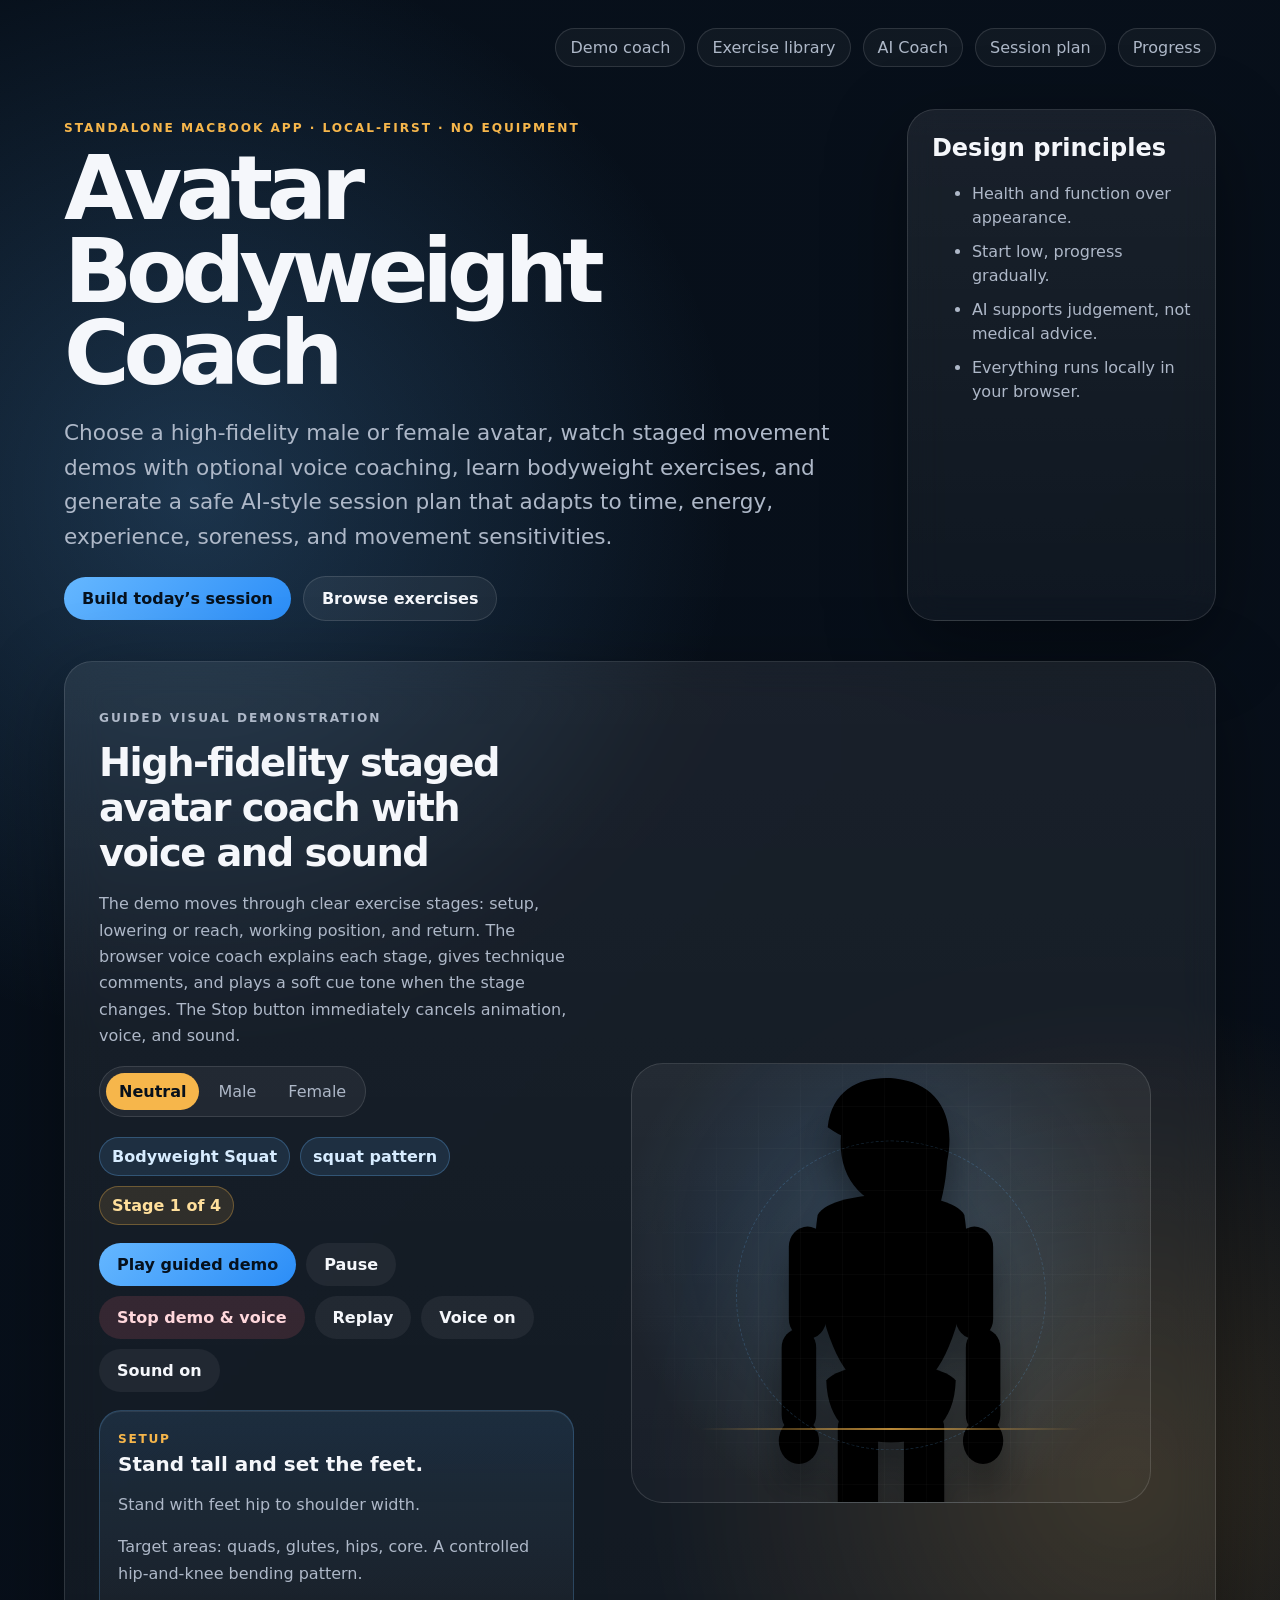
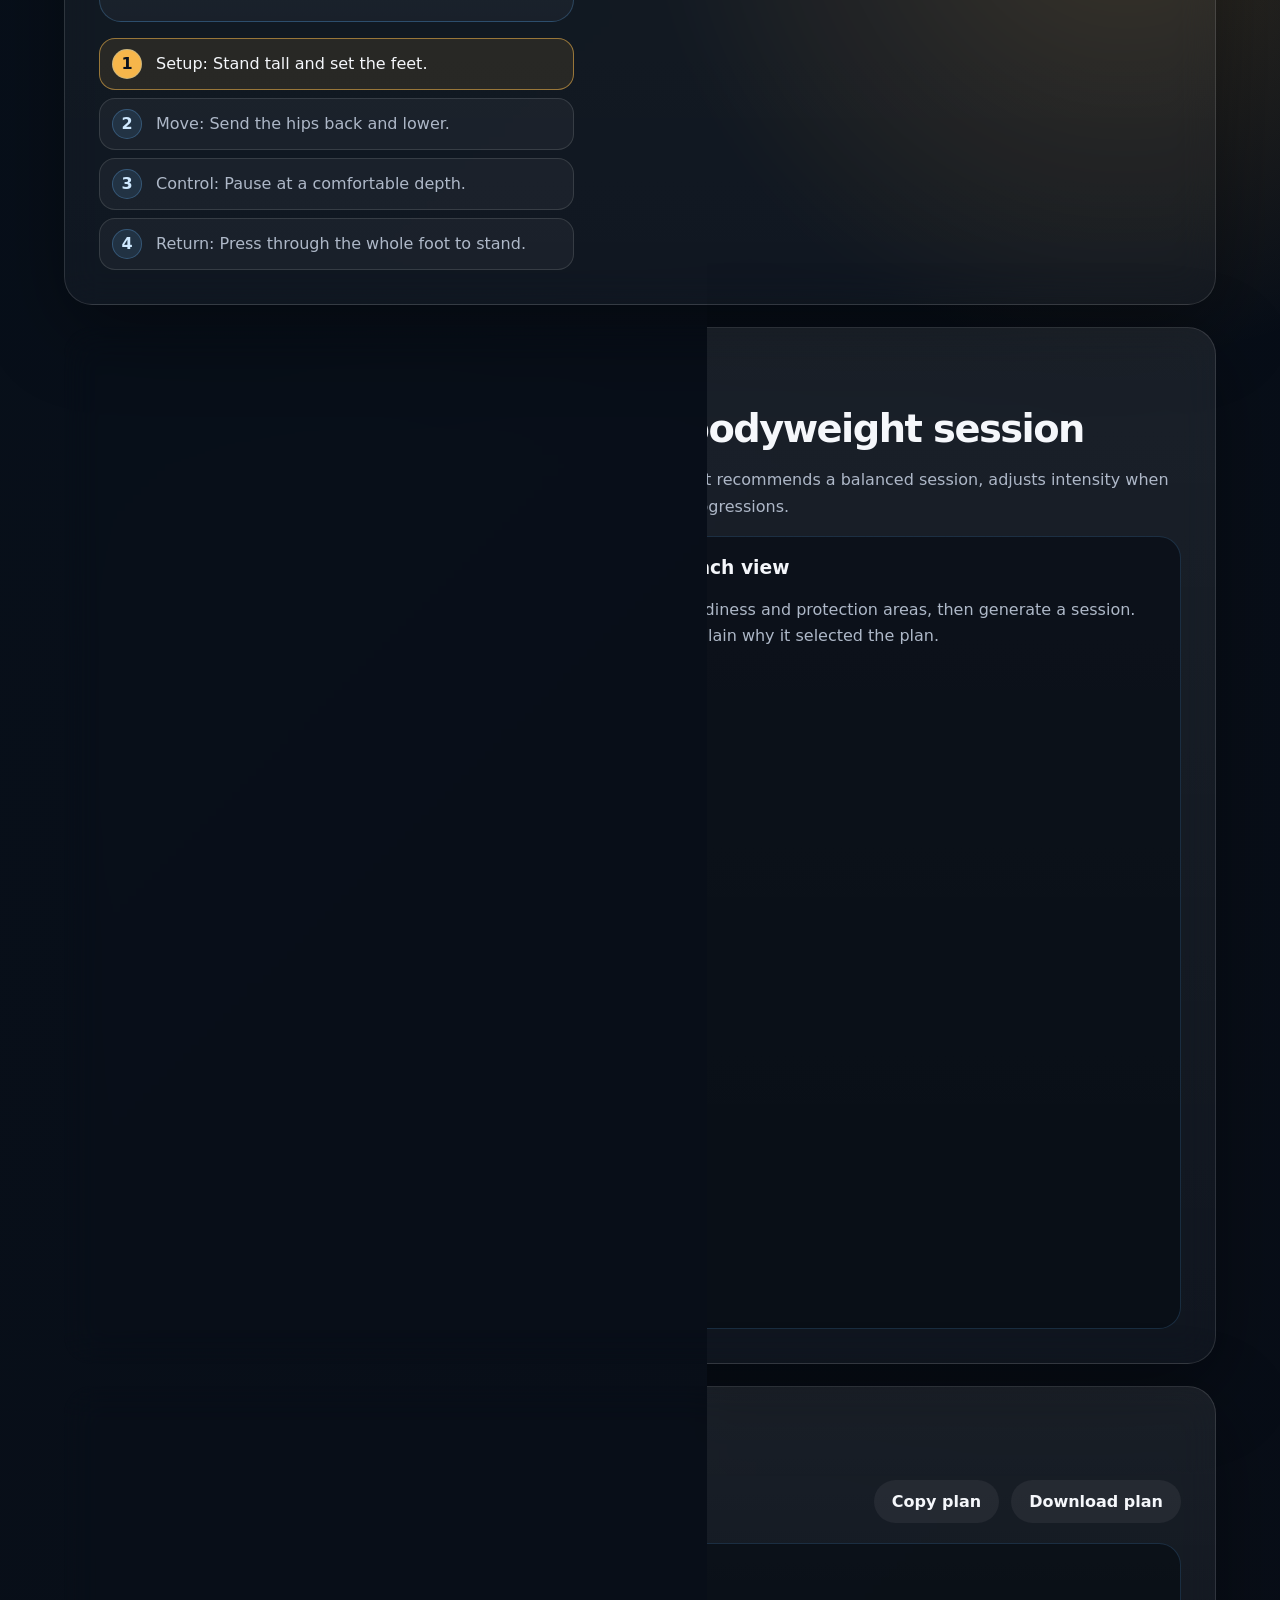
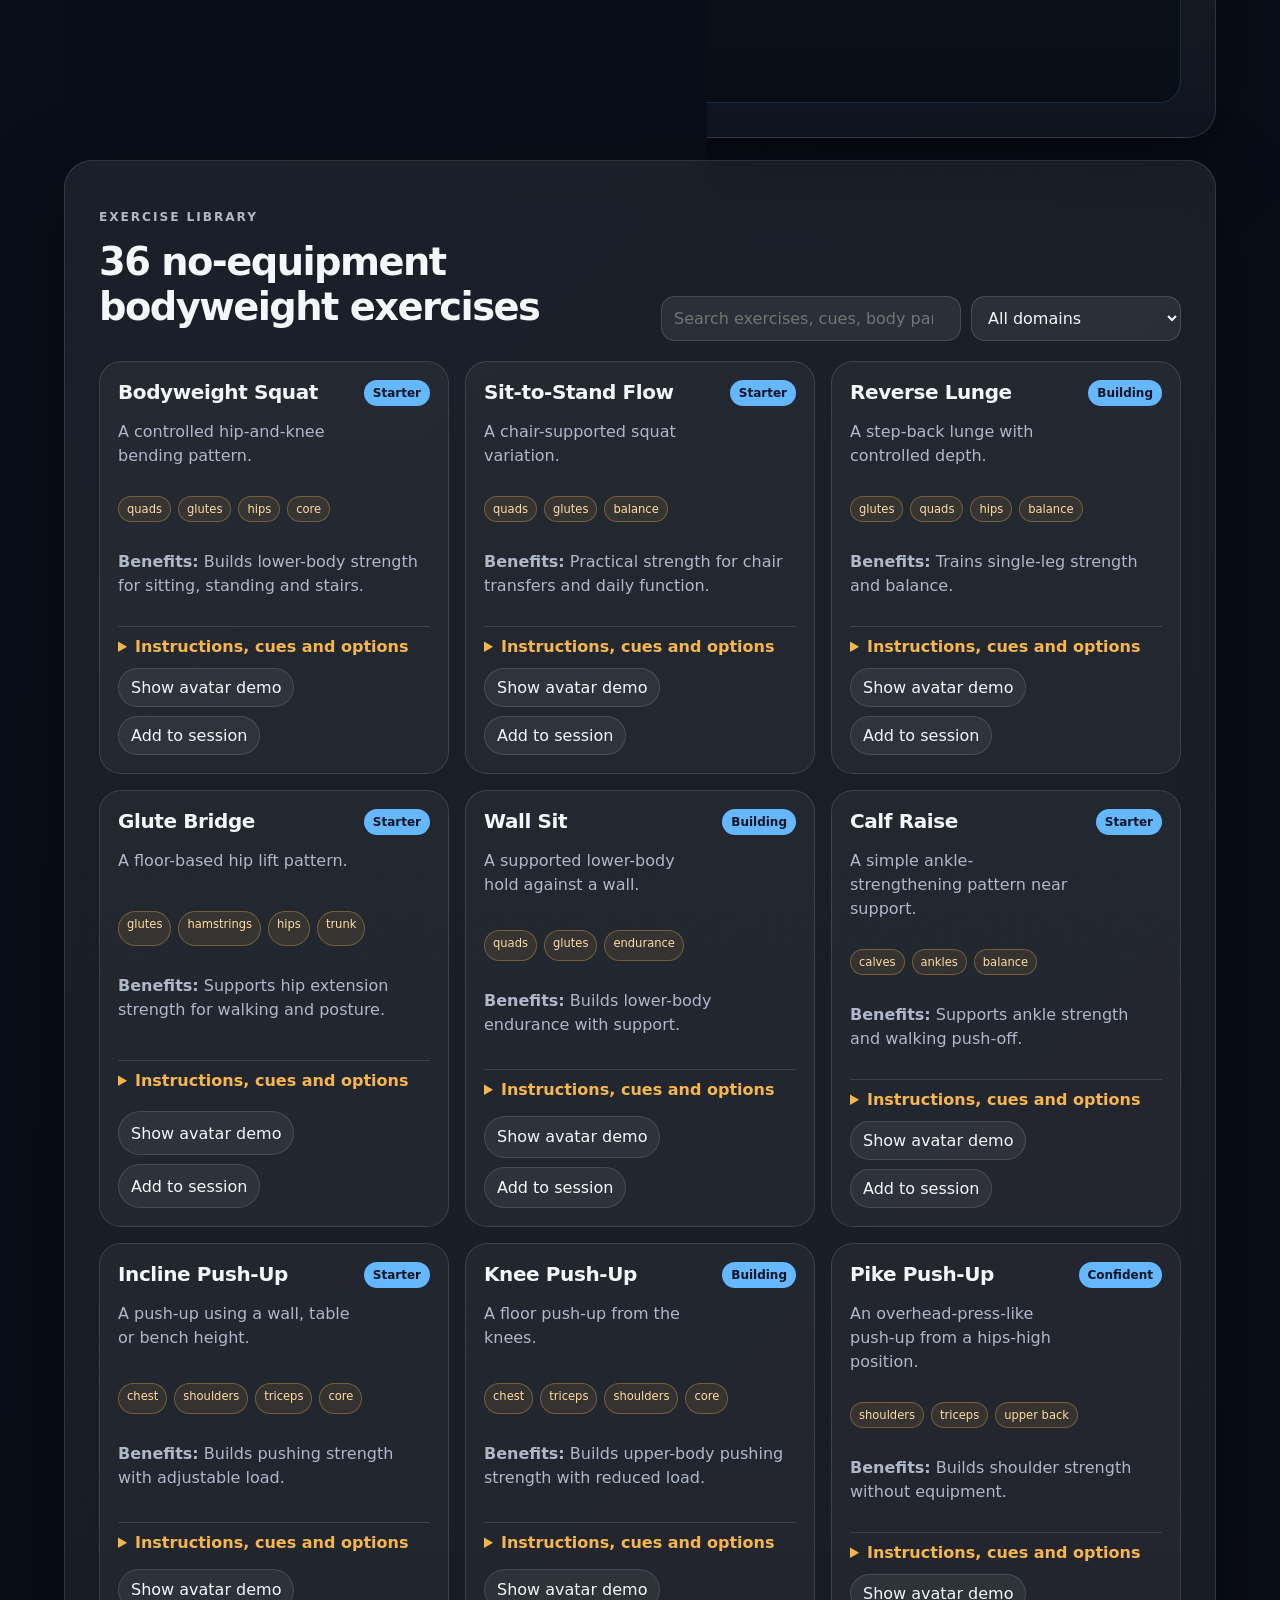
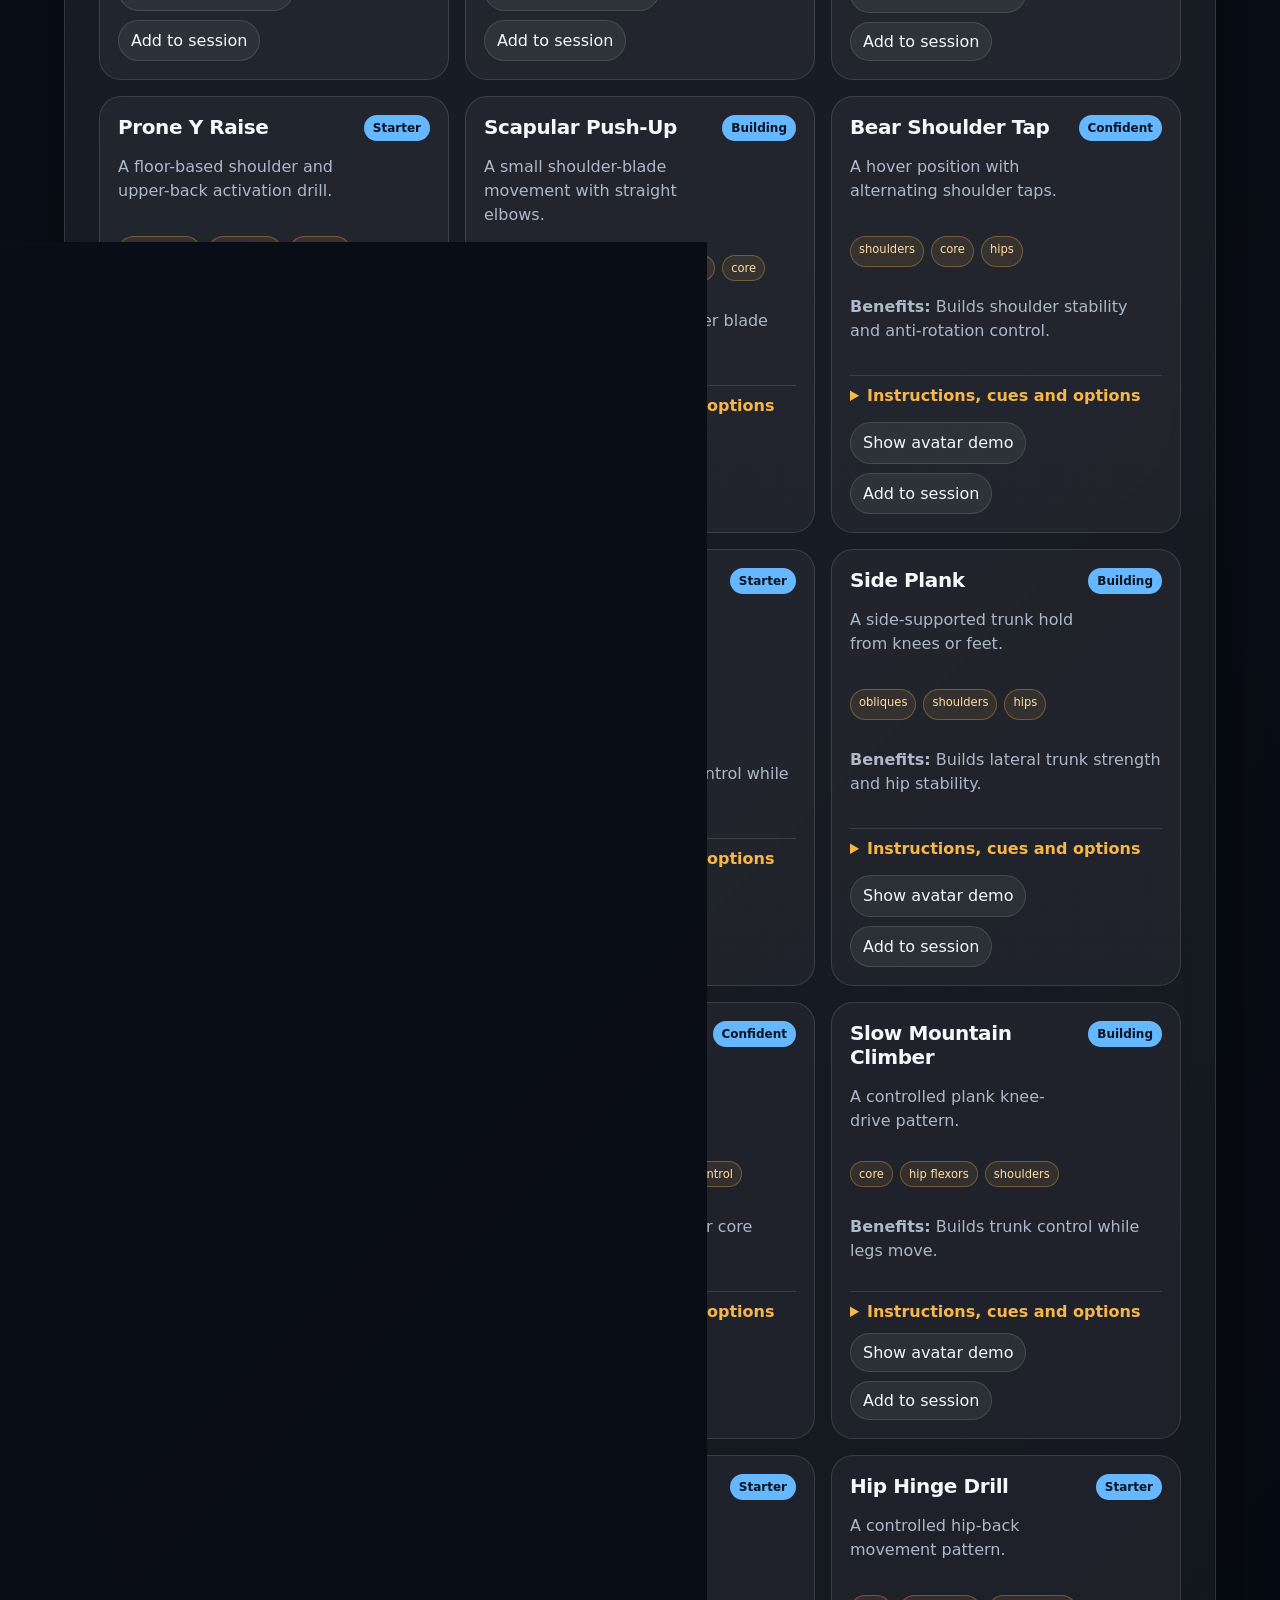
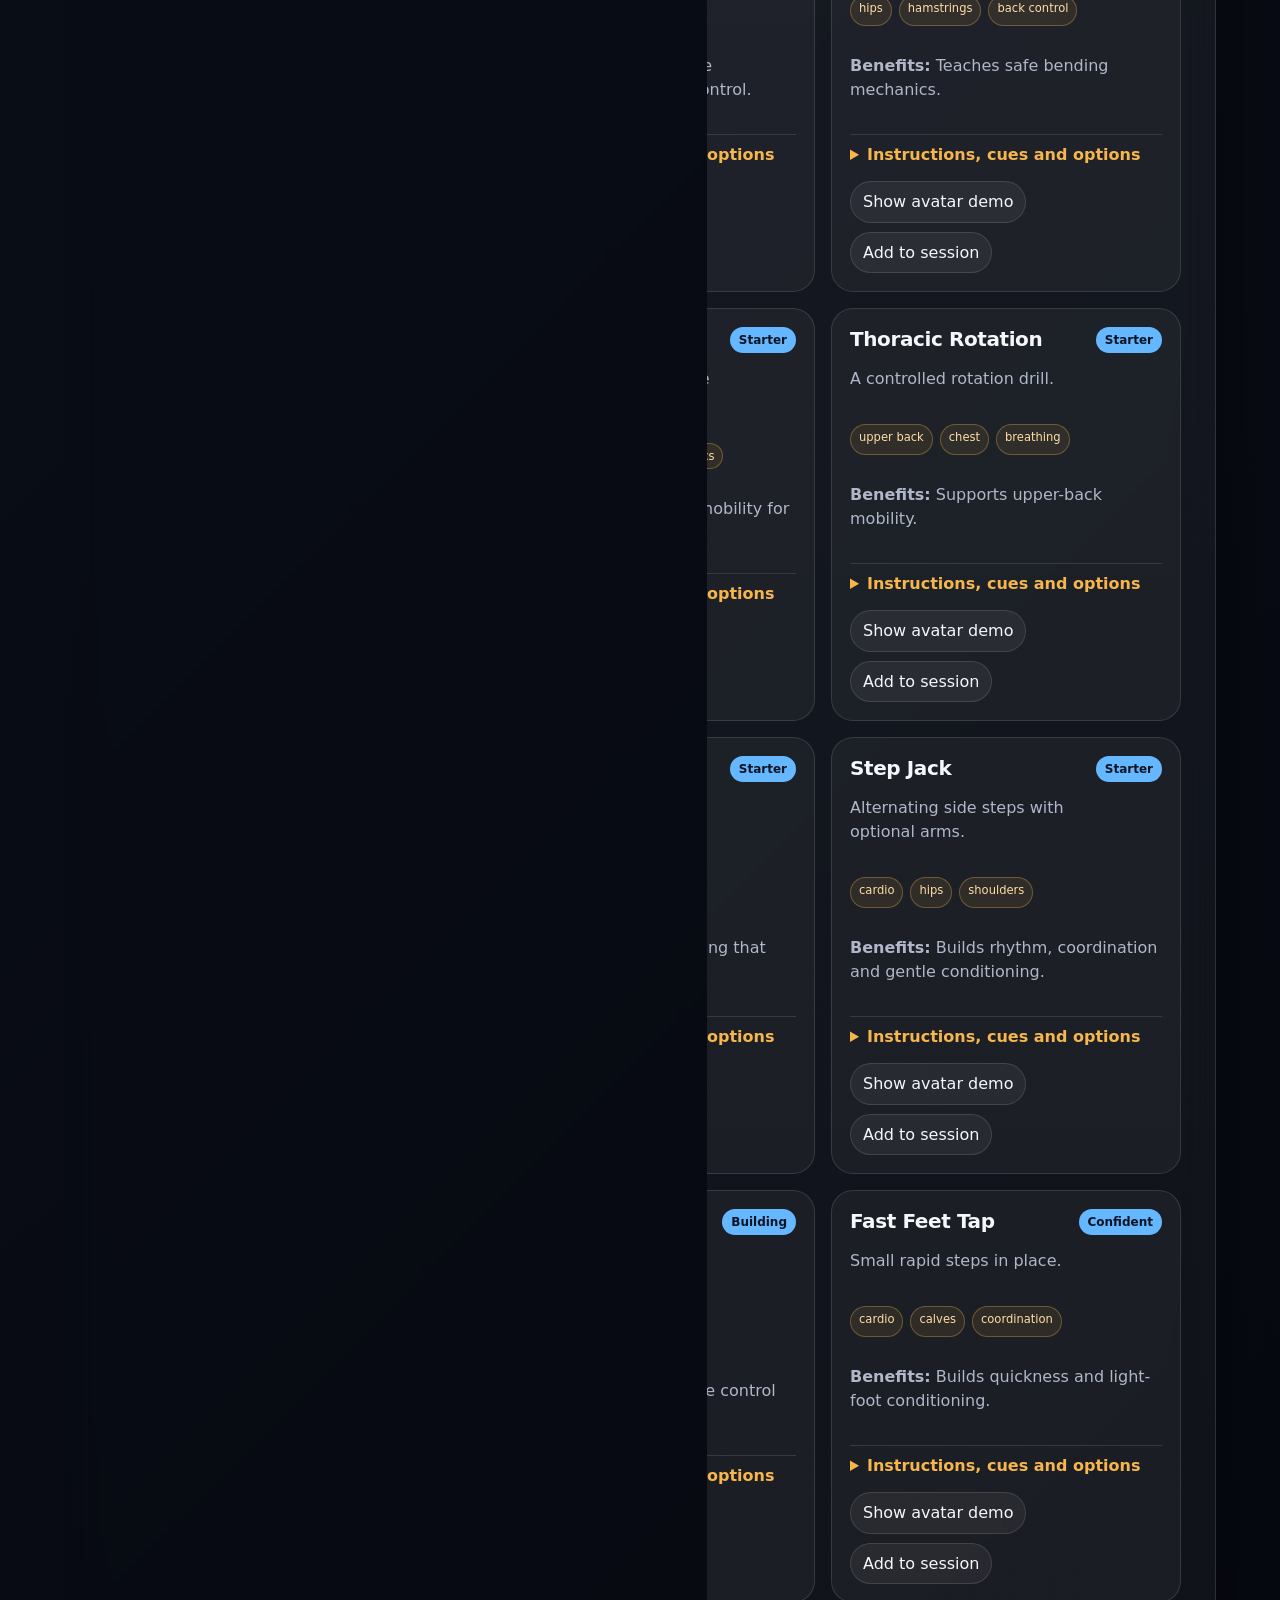
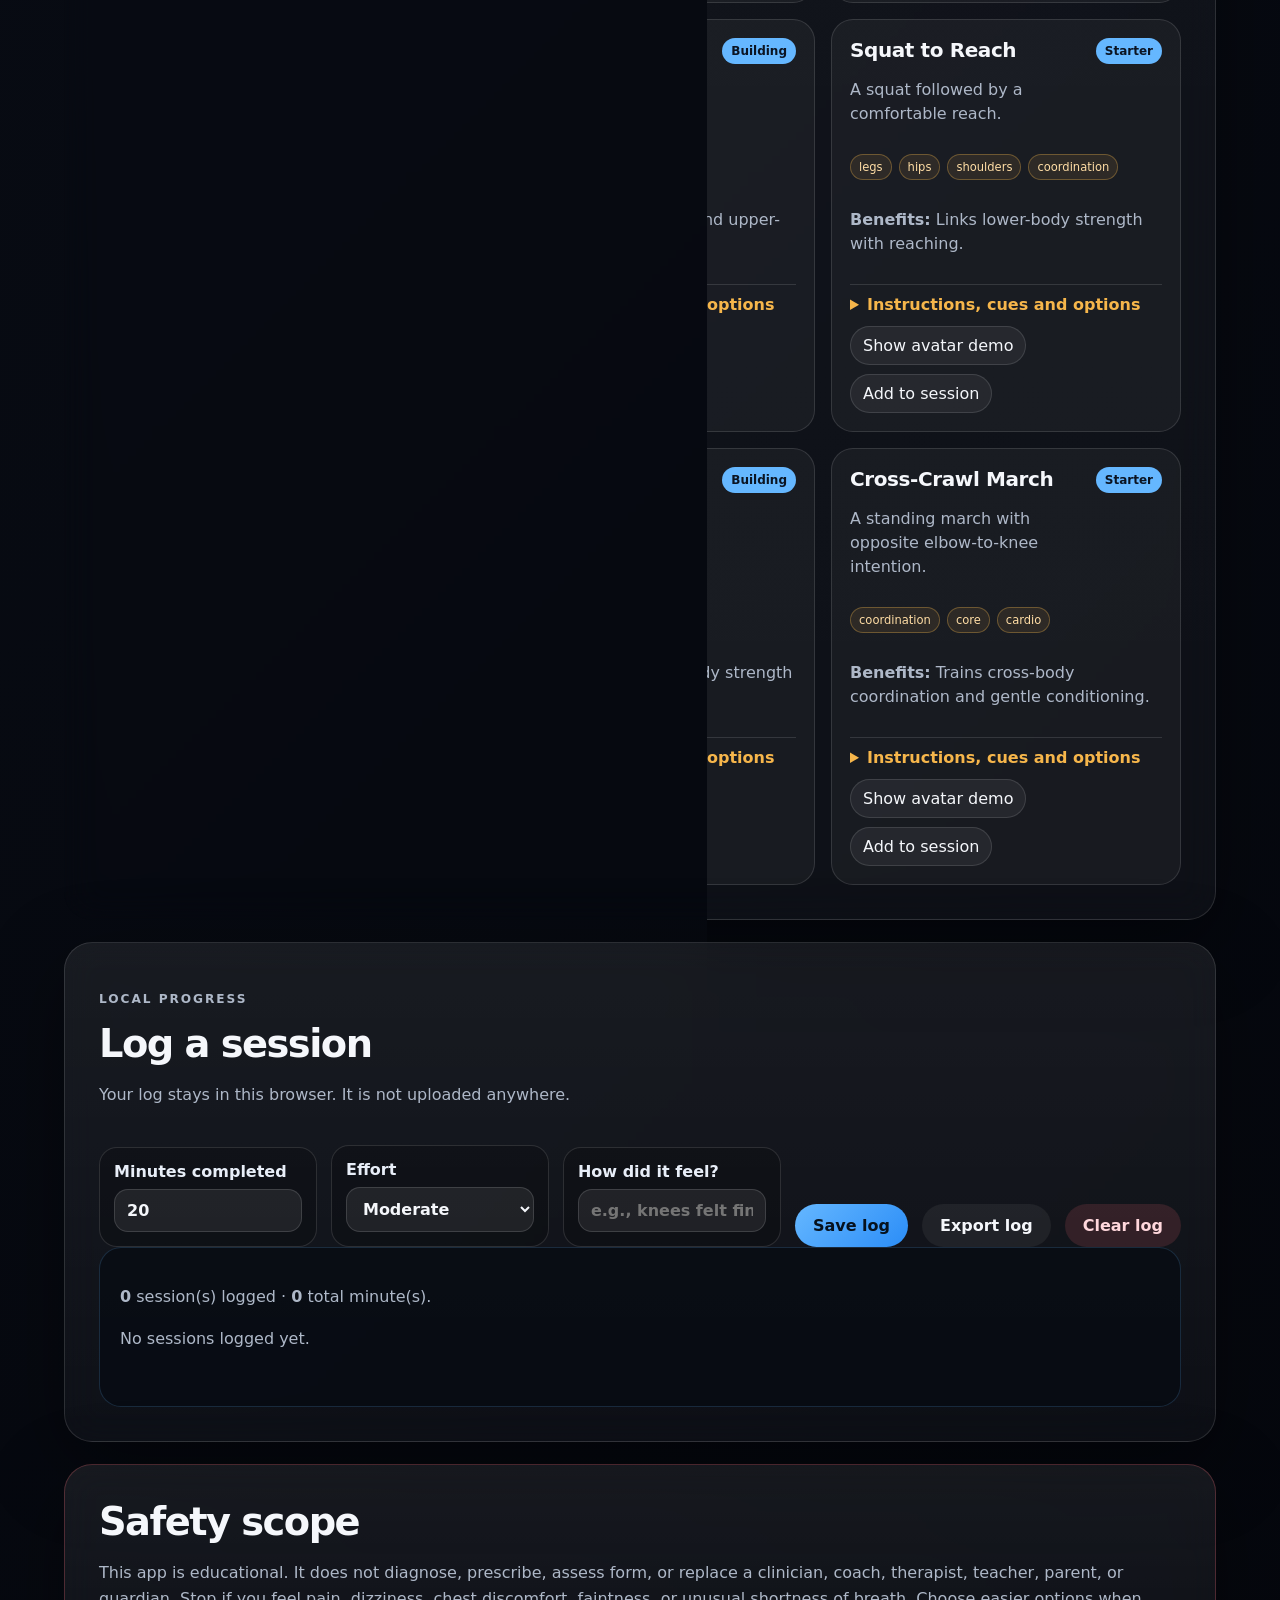
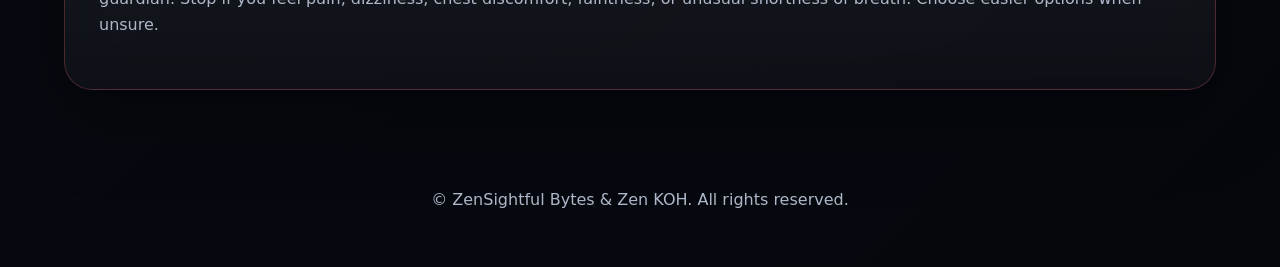
==== commit 21717358: "Upgrade avatar demo UI with high-fidelity SVG coach and stop control" ====
--- a/index.html
+++ b/index.html
@@ -20,7 +20,7 @@
       <div>
         <p class="eyebrow">Standalone MacBook app · local-first · no equipment</p>
         <h1>Avatar Bodyweight Coach</h1>
-        <p class="lede">Choose a more realistic male or female avatar, watch staged movement demos with optional voice coaching, learn bodyweight exercises, and generate a safe AI-style session plan that adapts to time, energy, experience, soreness, and movement sensitivities.</p>
+        <p class="lede">Choose a high-fidelity male or female avatar, watch staged movement demos with optional voice coaching, learn bodyweight exercises, and generate a safe AI-style session plan that adapts to time, energy, experience, soreness, and movement sensitivities.</p>
         <div class="hero-actions">
           <a class="button primary" href="#aiCoach">Build today’s session</a>
           <a class="button secondary" href="#library">Browse exercises</a>
@@ -42,8 +42,8 @@
     <section id="demoCoach" class="panel split demo-panel" aria-labelledby="avatarTitle">
       <div>
         <p class="section-kicker">Guided visual demonstration</p>
-        <h2 id="avatarTitle">Staged avatar coach with voice and sound</h2>
-        <p>The demo moves through clear exercise stages: setup, movement, control, and return. The browser voice coach explains each stage, gives technique comments, and plays a soft cue tone when the stage changes.</p>
+        <h2 id="avatarTitle">High-fidelity staged avatar coach with voice and sound</h2>
+        <p>The demo moves through clear exercise stages: setup, lowering or reach, working position, and return. The browser voice coach explains each stage, gives technique comments, and plays a soft cue tone when the stage changes. The Stop button immediately cancels animation, voice, and sound.</p>
         <div class="segmented" role="group" aria-label="Avatar selection">
           <button id="avatarNeutralBtn" class="seg active">Neutral</button>
           <button id="avatarMaleBtn" class="seg">Male</button>
@@ -57,8 +57,10 @@
         <div class="demo-controls" aria-label="Demo controls">
           <button id="playDemoBtn" class="button primary" type="button">Play guided demo</button>
           <button id="pauseDemoBtn" class="button secondary" type="button">Pause</button>
+          <button id="stopDemoBtn" class="button danger" type="button">Stop demo &amp; voice</button>
           <button id="replayDemoBtn" class="button secondary" type="button">Replay</button>
           <button id="voiceToggleBtn" class="button secondary" type="button" aria-pressed="true">Voice on</button>
+          <button id="soundToggleBtn" class="button secondary" type="button" aria-pressed="true">Sound on</button>
         </div>
         <div class="stage-card" aria-live="polite">
           <p class="stage-label" id="stageLabel">Setup</p>
@@ -73,19 +75,69 @@
         <div id="avatarStage" class="avatar-stage pattern-squat avatar-neutral stage-0" aria-label="Animated avatar demonstration">
           <div class="stage-grid"></div>
           <div class="floor"></div>
-          <div class="avatar" aria-hidden="true">
-            <span class="avatar-shadow"></span>
-            <span class="leg leg-left"></span><span class="leg leg-right"></span>
-            <span class="shin shin-left"></span><span class="shin shin-right"></span>
-            <span class="foot foot-left"></span><span class="foot foot-right"></span>
-            <span class="hip"></span>
-            <span class="torso"><span class="torso-highlight"></span></span>
-            <span class="neck"></span>
-            <span class="head"><span class="hair"></span><span class="eyes"></span><span class="nose"></span><span class="mouth"></span></span>
-            <span class="arm arm-left"></span><span class="arm arm-right"></span>
-            <span class="forearm forearm-left"></span><span class="forearm forearm-right"></span>
-            <span class="hand hand-left"></span><span class="hand hand-right"></span>
-          </div>
+          <svg class="real-avatar" viewBox="0 0 360 440" role="img" aria-label="High-fidelity exercise coach avatar">
+            <defs>
+              <linearGradient id="skinTone" x1="0" x2="1" y1="0" y2="1">
+                <stop offset="0" stop-color="#ffd9bf"/>
+                <stop offset="0.48" stop-color="#d89a73"/>
+                <stop offset="1" stop-color="#9d563c"/>
+              </linearGradient>
+              <linearGradient id="skinLight" x1="0" x2="1" y1="0" y2="1">
+                <stop offset="0" stop-color="#ffe4cf"/>
+                <stop offset="1" stop-color="#bd7754"/>
+              </linearGradient>
+              <linearGradient id="trainingTop" x1="0" x2="1" y1="0" y2="1">
+                <stop offset="0" stop-color="#9bd3ff"/>
+                <stop offset="0.55" stop-color="#367deb"/>
+                <stop offset="1" stop-color="#162c7c"/>
+              </linearGradient>
+              <linearGradient id="trainingShorts" x1="0" x2="1" y1="0" y2="1">
+                <stop offset="0" stop-color="#263e65"/>
+                <stop offset="1" stop-color="#0a1528"/>
+              </linearGradient>
+              <linearGradient id="shoeGrad" x1="0" x2="1" y1="0" y2="1">
+                <stop offset="0" stop-color="#f7fbff"/>
+                <stop offset="1" stop-color="#7e93ad"/>
+              </linearGradient>
+              <filter id="softAvatarShadow" x="-30%" y="-30%" width="160%" height="160%">
+                <feDropShadow dx="0" dy="18" stdDeviation="12" flood-color="#000000" flood-opacity="0.38"/>
+              </filter>
+              <filter id="skinTexture" x="-20%" y="-20%" width="140%" height="140%">
+                <feTurbulence type="fractalNoise" baseFrequency="0.9" numOctaves="2" seed="7" result="noise"/>
+                <feColorMatrix in="noise" type="matrix" values="0 0 0 0 0.7 0 0 0 0 0.42 0 0 0 0 0.3 0 0 0 0.08 0" result="grain"/>
+                <feBlend in="SourceGraphic" in2="grain" mode="multiply"/>
+              </filter>
+            </defs>
+            <ellipse class="ra-ground-shadow" cx="180" cy="407" rx="94" ry="18"/>
+            <g class="ra-body" filter="url(#softAvatarShadow)">
+              <g class="ra-thigh ra-thigh-left"><rect x="143" y="238" width="28" height="82" rx="15"/><circle cx="157" cy="320" r="13" class="ra-knee"/></g>
+              <g class="ra-thigh ra-thigh-right"><rect x="189" y="238" width="28" height="82" rx="15"/><circle cx="203" cy="320" r="13" class="ra-knee"/></g>
+              <g class="ra-shin ra-shin-left"><rect x="142" y="318" width="25" height="74" rx="14"/></g>
+              <g class="ra-shin ra-shin-right"><rect x="193" y="318" width="25" height="74" rx="14"/></g>
+              <g class="ra-foot ra-foot-left"><rect x="118" y="389" width="57" height="18" rx="10"/><rect x="159" y="393" width="17" height="8" rx="4" class="ra-sole"/></g>
+              <g class="ra-foot ra-foot-right"><rect x="187" y="389" width="57" height="18" rx="10"/><rect x="228" y="393" width="17" height="8" rx="4" class="ra-sole"/></g>
+              <g class="ra-hip"><path d="M135 220 C147 205, 213 205, 225 220 C224 249, 208 263, 180 263 C152 263, 136 249, 135 220Z"/></g>
+              <g class="ra-torso"><path d="M129 105 C139 86, 221 86, 231 105 C238 150, 224 204, 204 221 C190 230, 170 230, 156 221 C136 204, 122 150, 129 105Z"/><path class="ra-top-shine" d="M151 102 C159 96, 178 96, 186 103 C174 136, 166 168, 162 203 C151 185, 146 132, 151 102Z"/></g>
+              <g class="ra-upper-arm ra-upper-arm-left"><rect x="109" y="113" width="26" height="78" rx="14"/></g>
+              <g class="ra-upper-arm ra-upper-arm-right"><rect x="225" y="113" width="26" height="78" rx="14"/></g>
+              <g class="ra-forearm ra-forearm-left"><rect x="104" y="184" width="24" height="73" rx="13"/></g>
+              <g class="ra-forearm ra-forearm-right"><rect x="232" y="184" width="24" height="73" rx="13"/></g>
+              <g class="ra-hand ra-hand-left"><ellipse cx="116" cy="262" rx="14" ry="16"/></g>
+              <g class="ra-hand ra-hand-right"><ellipse cx="244" cy="262" rx="14" ry="16"/></g>
+              <g class="ra-neck"><rect x="166" y="82" width="28" height="31" rx="10"/></g>
+              <g class="ra-head">
+                <path class="ra-face" d="M146 43 C150 18, 210 18, 214 43 C219 73, 205 95, 180 100 C155 95, 141 73, 146 43Z"/>
+                <path class="ra-hair ra-hair-neutral" d="M145 48 C145 22, 161 12, 181 12 C202 12, 217 24, 215 51 C199 38, 172 32, 145 48Z"/>
+                <path class="ra-hair ra-hair-male" d="M145 45 C151 21, 167 12, 185 14 C205 17, 216 29, 214 53 C197 39, 170 34, 145 45Z"/>
+                <path class="ra-hair ra-hair-female" d="M136 44 C139 16, 161 8, 183 10 C210 13, 226 33, 219 68 C217 100, 206 123, 196 132 C199 101, 196 76, 184 51 C169 58, 151 55, 136 44Z"/>
+                <ellipse class="ra-eye" cx="166" cy="61" rx="4" ry="3"/><ellipse class="ra-eye" cx="194" cy="61" rx="4" ry="3"/>
+                <path class="ra-brow" d="M158 53 Q166 50 174 53"/><path class="ra-brow" d="M187 53 Q195 50 202 54"/>
+                <path class="ra-nose" d="M181 63 Q176 73 181 78"/>
+                <path class="ra-mouth" d="M171 85 Q180 90 190 85"/>
+              </g>
+            </g>
+          </svg>
+          <div class="pose-path"><span></span><span></span><span></span><span></span></div>
           <div class="motion-ring"></div>
         </div>
       </div>
@@ -97,39 +149,116 @@
       <p class="wide-copy">This local AI-style coach uses transparent rules rather than a cloud model. It recommends a balanced session, adjusts intensity when energy is low, avoids sensitive movement patterns, and prioritises safer progressions.</p>
       <div class="coach-grid">
         <form id="coachForm" class="coach-form">
-          <label>Available time<select id="timeInput"><option value="10">10 minutes</option><option value="15">15 minutes</option><option value="20" selected>20 minutes</option><option value="30">30 minutes</option><option value="40">40 minutes</option></select></label>
-          <label>Experience level<select id="experienceInput"><option value="starter">Starter</option><option value="building" selected>Building</option><option value="confident">Confident</option></select></label>
-          <label>Energy today<input id="energyInput" type="range" min="1" max="5" value="3" /><span class="range-readout"><span id="energyReadout">3</span>/5</span></label>
-          <label>Soreness / stiffness today<input id="sorenessInput" type="range" min="1" max="5" value="2" /><span class="range-readout"><span id="sorenessReadout">2</span>/5</span></label>
-          <label>Session goal<select id="goalInput"><option value="balanced" selected>Balanced function</option><option value="strength">Strength foundation</option><option value="core">Core control</option><option value="mobility">Mobility and balance</option><option value="cardio">Gentle conditioning</option></select></label>
-          <fieldset><legend>Areas to protect today</legend><label class="check"><input type="checkbox" value="wrist" name="protect" /> Wrist / hand</label><label class="check"><input type="checkbox" value="knee" name="protect" /> Knee</label><label class="check"><input type="checkbox" value="shoulder" name="protect" /> Shoulder</label><label class="check"><input type="checkbox" value="back" name="protect" /> Back</label></fieldset>
+          <label>Available time
+            <select id="timeInput">
+              <option value="10">10 minutes</option>
+              <option value="15">15 minutes</option>
+              <option value="20" selected>20 minutes</option>
+              <option value="30">30 minutes</option>
+              <option value="40">40 minutes</option>
+            </select>
+          </label>
+          <label>Experience level
+            <select id="experienceInput">
+              <option value="starter">Starter</option>
+              <option value="building" selected>Building</option>
+              <option value="confident">Confident</option>
+            </select>
+          </label>
+          <label>Energy today
+            <input id="energyInput" type="range" min="1" max="5" value="3" />
+            <span class="range-readout"><span id="energyReadout">3</span>/5</span>
+          </label>
+          <label>Soreness / stiffness today
+            <input id="sorenessInput" type="range" min="1" max="5" value="2" />
+            <span class="range-readout"><span id="sorenessReadout">2</span>/5</span>
+          </label>
+          <label>Session goal
+            <select id="goalInput">
+              <option value="balanced" selected>Balanced function</option>
+              <option value="strength">Strength foundation</option>
+              <option value="core">Core control</option>
+              <option value="mobility">Mobility and balance</option>
+              <option value="cardio">Gentle conditioning</option>
+            </select>
+          </label>
+          <fieldset>
+            <legend>Areas to protect today</legend>
+            <label class="check"><input type="checkbox" value="wrist" name="protect" /> Wrist / hand</label>
+            <label class="check"><input type="checkbox" value="knee" name="protect" /> Knee</label>
+            <label class="check"><input type="checkbox" value="shoulder" name="protect" /> Shoulder</label>
+            <label class="check"><input type="checkbox" value="back" name="protect" /> Back</label>
+          </fieldset>
           <button class="button primary" type="submit">Generate AI session</button>
         </form>
-        <div id="coachOutput" class="coach-output" aria-live="polite"><h3>Today’s AI coach view</h3><p>Set your time, readiness and protection areas, then generate a session. The coach will explain why it selected the plan.</p></div>
+
+        <div id="coachOutput" class="coach-output" aria-live="polite">
+          <h3>Today’s AI coach view</h3>
+          <p>Set your time, readiness and protection areas, then generate a session. The coach will explain why it selected the plan.</p>
+        </div>
       </div>
     </section>
 
     <section id="session" class="panel" aria-labelledby="sessionTitle">
-      <div class="section-row"><div><p class="section-kicker">Session plan</p><h2 id="sessionTitle">Your generated workout</h2></div><div class="button-row"><button id="copyPlanBtn" class="button secondary">Copy plan</button><button id="downloadPlanBtn" class="button secondary">Download plan</button></div></div>
+      <div class="section-row">
+        <div>
+          <p class="section-kicker">Session plan</p>
+          <h2 id="sessionTitle">Your generated workout</h2>
+        </div>
+        <div class="button-row">
+          <button id="copyPlanBtn" class="button secondary">Copy plan</button>
+          <button id="downloadPlanBtn" class="button secondary">Download plan</button>
+        </div>
+      </div>
       <div id="sessionPlan" class="session-plan empty">No session generated yet.</div>
     </section>
 
     <section id="library" class="panel" aria-labelledby="libraryTitle">
-      <div class="section-row"><div><p class="section-kicker">Exercise library</p><h2 id="libraryTitle">36 no-equipment bodyweight exercises</h2></div><div class="filters"><input id="searchInput" type="search" placeholder="Search exercises, cues, body parts…" /><select id="domainFilter"><option value="all">All domains</option></select></div></div>
+      <div class="section-row">
+        <div>
+          <p class="section-kicker">Exercise library</p>
+          <h2 id="libraryTitle">36 no-equipment bodyweight exercises</h2>
+        </div>
+        <div class="filters">
+          <input id="searchInput" type="search" placeholder="Search exercises, cues, body parts…" />
+          <select id="domainFilter">
+            <option value="all">All domains</option>
+          </select>
+        </div>
+      </div>
       <div id="exerciseGrid" class="exercise-grid"></div>
     </section>
 
     <section id="progress" class="panel" aria-labelledby="progressTitle">
-      <div class="section-row"><div><p class="section-kicker">Local progress</p><h2 id="progressTitle">Log a session</h2><p>Your log stays in this browser. It is not uploaded anywhere.</p></div></div>
-      <form id="logForm" class="log-form"><label>Minutes completed <input id="logMinutes" type="number" min="1" max="180" value="20" /></label><label>Effort <select id="logEffort"><option>Easy</option><option selected>Moderate</option><option>Challenging</option></select></label><label>How did it feel? <input id="logNote" type="text" placeholder="e.g., knees felt fine, plank was hard" /></label><button class="button primary" type="submit">Save log</button><button id="exportLogBtn" class="button secondary" type="button">Export log</button><button id="clearLogBtn" class="button danger" type="button">Clear log</button></form>
+      <div class="section-row">
+        <div>
+          <p class="section-kicker">Local progress</p>
+          <h2 id="progressTitle">Log a session</h2>
+          <p>Your log stays in this browser. It is not uploaded anywhere.</p>
+        </div>
+      </div>
+      <form id="logForm" class="log-form">
+        <label>Minutes completed <input id="logMinutes" type="number" min="1" max="180" value="20" /></label>
+        <label>Effort <select id="logEffort"><option>Easy</option><option selected>Moderate</option><option>Challenging</option></select></label>
+        <label>How did it feel? <input id="logNote" type="text" placeholder="e.g., knees felt fine, plank was hard" /></label>
+        <button class="button primary" type="submit">Save log</button>
+        <button id="exportLogBtn" class="button secondary" type="button">Export log</button>
+        <button id="clearLogBtn" class="button danger" type="button">Clear log</button>
+      </form>
       <div id="progressSummary" class="progress-summary"></div>
     </section>
 
-    <section class="panel safety" aria-labelledby="safetyTitle"><h2 id="safetyTitle">Safety scope</h2><p>This app is educational. It does not diagnose, prescribe, assess form, or replace a clinician, coach, therapist, teacher, parent, or guardian. Stop if you feel pain, dizziness, chest discomfort, faintness, or unusual shortness of breath. Choose easier options when unsure.</p></section>
+    <section class="panel safety" aria-labelledby="safetyTitle">
+      <h2 id="safetyTitle">Safety scope</h2>
+      <p>This app is educational. It does not diagnose, prescribe, assess form, or replace a clinician, coach, therapist, teacher, parent, or guardian. Stop if you feel pain, dizziness, chest discomfort, faintness, or unusual shortness of breath. Choose easier options when unsure.</p>
+    </section>
   </main>
 
-  <footer><p>© ZenSightful Bytes &amp; Zen KOH. All rights reserved.</p></footer>
+  <footer>
+    <p>© ZenSightful Bytes &amp; Zen KOH. All rights reserved.</p>
+  </footer>
+
   <script src="app.js"></script>
   <script src="demo-upgrade.js"></script>
 </body>
-</html>+</html>
--- a/demo-upgrade.css
+++ b/demo-upgrade.css
@@ -0,0 +1 @@
+.demo-panel{grid-template-columns:minmax(320px,.82fr) minmax(360px,1fr)}.demo-controls{display:flex;flex-wrap:wrap;gap:10px;margin:18px 0}.stage-card{margin-top:18px;padding:18px;border:1px solid rgba(101,183,255,.24);border-radius:22px;background:linear-gradient(180deg,rgba(101,183,255,.12),rgba(255,255,255,.035));box-shadow:inset 0 1px 0 rgba(255,255,255,.08)}.stage-card h3{margin:.2rem 0 .45rem;font-size:1.25rem}.stage-label{margin:0;color:var(--amber)!important;text-transform:uppercase;letter-spacing:.14em;font-size:.76rem;font-weight:900}.stage-timeline{display:grid;gap:8px;margin:16px 0 0;padding:0;list-style:none}.stage-timeline li{display:grid;grid-template-columns:34px 1fr;gap:10px;align-items:center;padding:10px 12px;border:1px solid var(--line);border-radius:16px;background:rgba(255,255,255,.045);color:var(--muted);line-height:1.35}.stage-timeline li:before{content:attr(data-step);display:grid;place-items:center;width:28px;height:28px;border-radius:50%;background:rgba(101,183,255,.12);color:#cfe9ff;border:1px solid rgba(101,183,255,.28);font-weight:900}.stage-timeline li.active{color:var(--text);border-color:rgba(246,182,75,.55);background:rgba(246,182,75,.1)}.stage-timeline li.active:before{background:var(--amber);color:#09111e}.stage-grid{position:absolute;inset:0;background:linear-gradient(rgba(255,255,255,.025) 1px,transparent 1px),linear-gradient(90deg,rgba(255,255,255,.025) 1px,transparent 1px);background-size:42px 42px;mask-image:radial-gradient(circle at 50% 52%,#000 0 55%,transparent 78%)}.avatar-stage{perspective:900px;--bodyX:0px;--bodyY:0px;--bodyR:0deg;--bodyScale:1;--torsoR:0deg;--headR:0deg;--lUpperArmR:14deg;--rUpperArmR:-14deg;--lForearmR:8deg;--rForearmR:-8deg;--lThighR:8deg;--rThighR:-8deg;--lShinR:-4deg;--rShinR:4deg;--lFootR:0deg;--rFootR:0deg;--accentSuit:#2f8fe8;--accentSuit2:#0d4c9d;--skin1:#f0c3a0;--skin2:#be7e58;--hair:#2d1d17}.avatar-stage .motion-ring{animation:none!important;border-color:rgba(101,183,255,.2)}.avatar-stage.is-playing .motion-ring{animation:rotate 12s linear infinite!important;border-color:rgba(246,182,75,.42)}.avatar-stage .avatar{animation:none!important;position:absolute;left:50%;top:51%;width:168px;height:352px;translate:-50% -50%;transform:translate(var(--bodyX),var(--bodyY)) rotate(var(--bodyR)) scale(var(--bodyScale));transform-origin:50% 72%;transition:transform .72s cubic-bezier(.2,.8,.2,1);filter:drop-shadow(0 18px 28px rgba(0,0,0,.42)) drop-shadow(0 0 18px rgba(101,183,255,.26))}.avatar-stage .avatar span{position:absolute;display:block;transition:transform .72s cubic-bezier(.2,.8,.2,1),left .72s cubic-bezier(.2,.8,.2,1),top .72s cubic-bezier(.2,.8,.2,1),background .35s ease}.avatar-shadow{left:21px;bottom:0;width:126px;height:24px;border-radius:999px;background:radial-gradient(ellipse at center,rgba(0,0,0,.5),rgba(0,0,0,0) 70%);filter:blur(2px);z-index:0}.head{z-index:9;left:57px;top:11px;width:54px;height:63px;border-radius:44% 44% 48% 48%;background:radial-gradient(circle at 35% 30%,#ffe2c7 0 16%,transparent 17%),linear-gradient(135deg,var(--skin1),var(--skin2));box-shadow:inset -8px -12px 22px rgba(82,43,26,.24),inset 8px 8px 18px rgba(255,255,255,.18);transform:rotate(var(--headR));transform-origin:50% 78%}.hair{left:-3px;top:-8px;width:60px;height:34px;border-radius:48% 52% 35% 35%;background:radial-gradient(circle at 35% 20%,rgba(255,255,255,.12),transparent 16px),linear-gradient(135deg,var(--hair),#0f0b08);box-shadow:0 5px 12px rgba(0,0,0,.28)}.eyes{left:14px;top:31px;width:27px;height:6px;border-radius:999px;background:linear-gradient(90deg,#1b2533 0 5px,transparent 5px 19px,#1b2533 19px 24px)}.nose{left:26px;top:34px;width:6px;height:12px;border-radius:999px;background:rgba(92,45,26,.25)}.mouth{left:20px;top:49px;width:18px;height:4px;border-radius:999px;background:rgba(82,35,31,.38)}.neck{z-index:6;left:72px;top:70px;width:24px;height:20px;border-radius:8px;background:linear-gradient(180deg,var(--skin1),var(--skin2))}.torso{z-index:5;left:47px;top:86px;width:74px;height:112px;border-radius:30px 30px 23px 23px;background:radial-gradient(circle at 36% 18%,rgba(255,255,255,.32),transparent 20%),linear-gradient(160deg,var(--accentSuit),var(--accentSuit2));box-shadow:inset -13px -20px 26px rgba(0,0,0,.24),0 10px 24px rgba(0,0,0,.28);transform:rotate(var(--torsoR));transform-origin:50% 88%}.torso-highlight{left:12px;top:12px;width:20px;height:70px;border-radius:999px;background:linear-gradient(rgba(255,255,255,.24),rgba(255,255,255,0));opacity:.74}.hip{z-index:4;left:49px;top:187px;width:70px;height:40px;border-radius:22px 22px 26px 26px;background:linear-gradient(135deg,#1b355a,#0c203c);box-shadow:inset -8px -8px 18px rgba(0,0,0,.24)}.arm,.forearm,.leg,.shin{z-index:4;width:24px;border-radius:999px;background:linear-gradient(160deg,#78bef4,#2d7fd1);box-shadow:inset -7px -9px 13px rgba(0,0,0,.22),inset 4px 4px 10px rgba(255,255,255,.16)}.arm-left{left:37px;top:93px;height:78px;transform:rotate(var(--lUpperArmR));transform-origin:50% 12px}.arm-right{left:107px;top:93px;height:78px;transform:rotate(var(--rUpperArmR));transform-origin:50% 12px}.forearm-left{left:30px;top:154px;height:75px;transform:rotate(var(--lForearmR));transform-origin:50% 12px}.forearm-right{left:114px;top:154px;height:75px;transform:rotate(var(--rForearmR));transform-origin:50% 12px}.hand{z-index:6;width:25px;height:25px;border-radius:50%;background:linear-gradient(135deg,var(--skin1),var(--skin2));box-shadow:inset -5px -5px 10px rgba(0,0,0,.18)}.hand-left{left:28px;top:222px;transform:rotate(var(--lForearmR))}.hand-right{left:116px;top:222px;transform:rotate(var(--rForearmR))}.leg,.shin{background:linear-gradient(160deg,#e5b35c,#a8602f)}.leg-left{z-index:3;left:55px;top:214px;height:88px;transform:rotate(var(--lThighR));transform-origin:50% 12px}.leg-right{z-index:3;left:89px;top:214px;height:88px;transform:rotate(var(--rThighR));transform-origin:50% 12px}.shin-left{z-index:2;left:50px;top:288px;height:83px;transform:rotate(var(--lShinR));transform-origin:50% 12px}.shin-right{z-index:2;left:94px;top:288px;height:83px;transform:rotate(var(--rShinR));transform-origin:50% 12px}.foot{z-index:7;width:52px;height:17px;border-radius:16px 26px 14px 12px;background:linear-gradient(135deg,#293952,#10192b);box-shadow:0 8px 18px rgba(0,0,0,.28)}.foot-left{left:25px;top:362px;transform:rotate(var(--lFootR))}.foot-right{left:91px;top:362px;transform:rotate(var(--rFootR))}.avatar-male{--bodyScale:1.03;--accentSuit:#3d92ee;--accentSuit2:#113f8d;--skin1:#e6b891;--skin2:#a86442;--hair:#24150f}.avatar-male .torso{width:82px;left:43px;border-radius:26px 26px 20px 20px}.avatar-male .hip{width:74px;left:47px}.avatar-male .hair{height:27px}.avatar-female{--accentSuit:#6aa7ff;--accentSuit2:#6248ca;--skin1:#f4c5a5;--skin2:#b87452;--hair:#3a2117}.avatar-female .torso{width:65px;left:52px;border-radius:32px 32px 28px 28px}.avatar-female .hip{width:78px;left:45px;border-radius:30px}.avatar-female .hair{left:-8px;top:-10px;width:70px;height:74px;border-radius:45% 45% 48% 48%;background:radial-gradient(circle at 30% 12%,rgba(255,255,255,.14),transparent 18px),linear-gradient(135deg,var(--hair),#140a08)}.avatar-stage.stage-0{--bodyX:0px;--bodyY:0px;--bodyR:0deg;--torsoR:0deg;--headR:0deg;--lUpperArmR:10deg;--rUpperArmR:-10deg;--lForearmR:5deg;--rForearmR:-5deg;--lThighR:6deg;--rThighR:-6deg;--lShinR:0deg;--rShinR:0deg}.pattern-squat.stage-1{--bodyY:22px;--torsoR:-4deg;--lUpperArmR:-52deg;--rUpperArmR:52deg;--lThighR:32deg;--rThighR:-32deg;--lShinR:-18deg;--rShinR:18deg}.pattern-squat.stage-2{--bodyY:52px;--torsoR:-8deg;--lUpperArmR:-68deg;--rUpperArmR:68deg;--lThighR:58deg;--rThighR:-58deg;--lShinR:-32deg;--rShinR:32deg}.pattern-squat.stage-3{--bodyY:8px}.pattern-lunge.stage-1{--bodyX:-24px;--bodyY:12px;--lThighR:36deg;--rThighR:-54deg;--lShinR:-18deg;--rShinR:34deg}.pattern-lunge.stage-2{--bodyX:20px;--bodyY:44px;--lThighR:68deg;--rThighR:-80deg;--lShinR:-36deg;--rShinR:52deg}.pattern-lunge.stage-3{--bodyX:0px;--bodyY:4px}.pattern-bridge.stage-0,.pattern-deadbug.stage-0{--bodyR:76deg;--bodyY:52px;--lUpperArmR:-84deg;--rUpperArmR:84deg}.pattern-bridge.stage-1{--bodyR:76deg;--bodyY:38px;--torsoR:-7deg}.pattern-bridge.stage-2{--bodyR:76deg;--bodyY:12px;--torsoR:-14deg;--lThighR:58deg;--rThighR:-58deg}.pattern-bridge.stage-3{--bodyR:76deg;--bodyY:48px}.pattern-push.stage-0,.pattern-plank.stage-0,.pattern-inchworm.stage-2{--bodyR:84deg;--bodyY:50px;--lUpperArmR:-8deg;--rUpperArmR:8deg}.pattern-push.stage-1{--bodyR:84deg;--bodyY:66px;--lUpperArmR:22deg;--rUpperArmR:-22deg}.pattern-push.stage-2{--bodyR:84deg;--bodyY:80px;--lUpperArmR:38deg;--rUpperArmR:-38deg}.pattern-push.stage-3{--bodyR:84deg;--bodyY:50px}.pattern-plank.stage-1{--bodyR:84deg;--bodyY:54px}.pattern-plank.stage-2{--bodyR:84deg;--bodyY:49px;--lUpperArmR:-14deg;--rUpperArmR:14deg}.pattern-plank.stage-3{--bodyR:84deg;--bodyY:54px}.pattern-deadbug.stage-1{--bodyR:-70deg;--bodyY:34px;--lUpperArmR:-120deg;--rUpperArmR:90deg;--lThighR:88deg;--rThighR:-35deg}.pattern-deadbug.stage-2{--bodyR:-70deg;--bodyY:42px;--lUpperArmR:-148deg;--rUpperArmR:70deg;--lThighR:105deg;--rThighR:-10deg}.pattern-deadbug.stage-3{--bodyR:-70deg;--bodyY:34px}.pattern-balance.stage-1{--bodyX:-10px;--torsoR:-3deg;--lThighR:72deg;--lShinR:-58deg}.pattern-balance.stage-2{--bodyX:8px;--torsoR:3deg;--rThighR:-72deg;--rShinR:58deg}.pattern-balance.stage-3{--bodyX:0px}.pattern-cardio.stage-1{--bodyY:-12px;--lThighR:70deg;--lShinR:-45deg;--rUpperArmR:-58deg;--lUpperArmR:42deg}.pattern-cardio.stage-2{--bodyY:-4px;--rThighR:-70deg;--rShinR:45deg;--lUpperArmR:58deg;--rUpperArmR:-42deg}.pattern-cardio.stage-3{--bodyY:-14px}.pattern-stretch.stage-1{--bodyY:16px;--torsoR:-22deg;--lUpperArmR:-86deg;--rUpperArmR:86deg}.pattern-stretch.stage-2{--bodyY:34px;--bodyR:-6deg;--torsoR:-34deg;--lUpperArmR:-118deg;--rUpperArmR:76deg}.pattern-stretch.stage-3{--bodyY:10px;--bodyR:8deg}.pattern-inchworm.stage-0{--bodyY:4px;--torsoR:-18deg}.pattern-inchworm.stage-1{--bodyX:-34px;--bodyY:36px;--torsoR:-58deg;--lUpperArmR:-98deg;--rUpperArmR:98deg}.pattern-inchworm.stage-3{--bodyX:26px;--bodyY:28px;--bodyR:84deg}.pattern-burpee.stage-1{--bodyY:48px;--torsoR:-22deg;--lUpperArmR:-68deg;--rUpperArmR:68deg}.pattern-burpee.stage-2{--bodyR:84deg;--bodyY:62px}.pattern-burpee.stage-3{--bodyY:-18px;--lUpperArmR:-80deg;--rUpperArmR:80deg}.pattern-calf.stage-1{--bodyY:-8px;--lFootR:-10deg;--rFootR:10deg}.pattern-calf.stage-2{--bodyY:-22px;--lFootR:-18deg;--rFootR:18deg}.pattern-row.stage-0,.pattern-row.stage-1,.pattern-row.stage-2,.pattern-row.stage-3{--bodyR:42deg;--bodyY:42px}.pattern-row.stage-1{--lUpperArmR:-120deg;--rUpperArmR:120deg}.pattern-row.stage-2{--lUpperArmR:-88deg;--rUpperArmR:88deg;--lForearmR:35deg;--rForearmR:-35deg}.pattern-row.stage-3{--lUpperArmR:-118deg;--rUpperArmR:118deg}.voice-off{opacity:.72}@media(max-width:920px){.demo-panel{grid-template-columns:1fr}}
